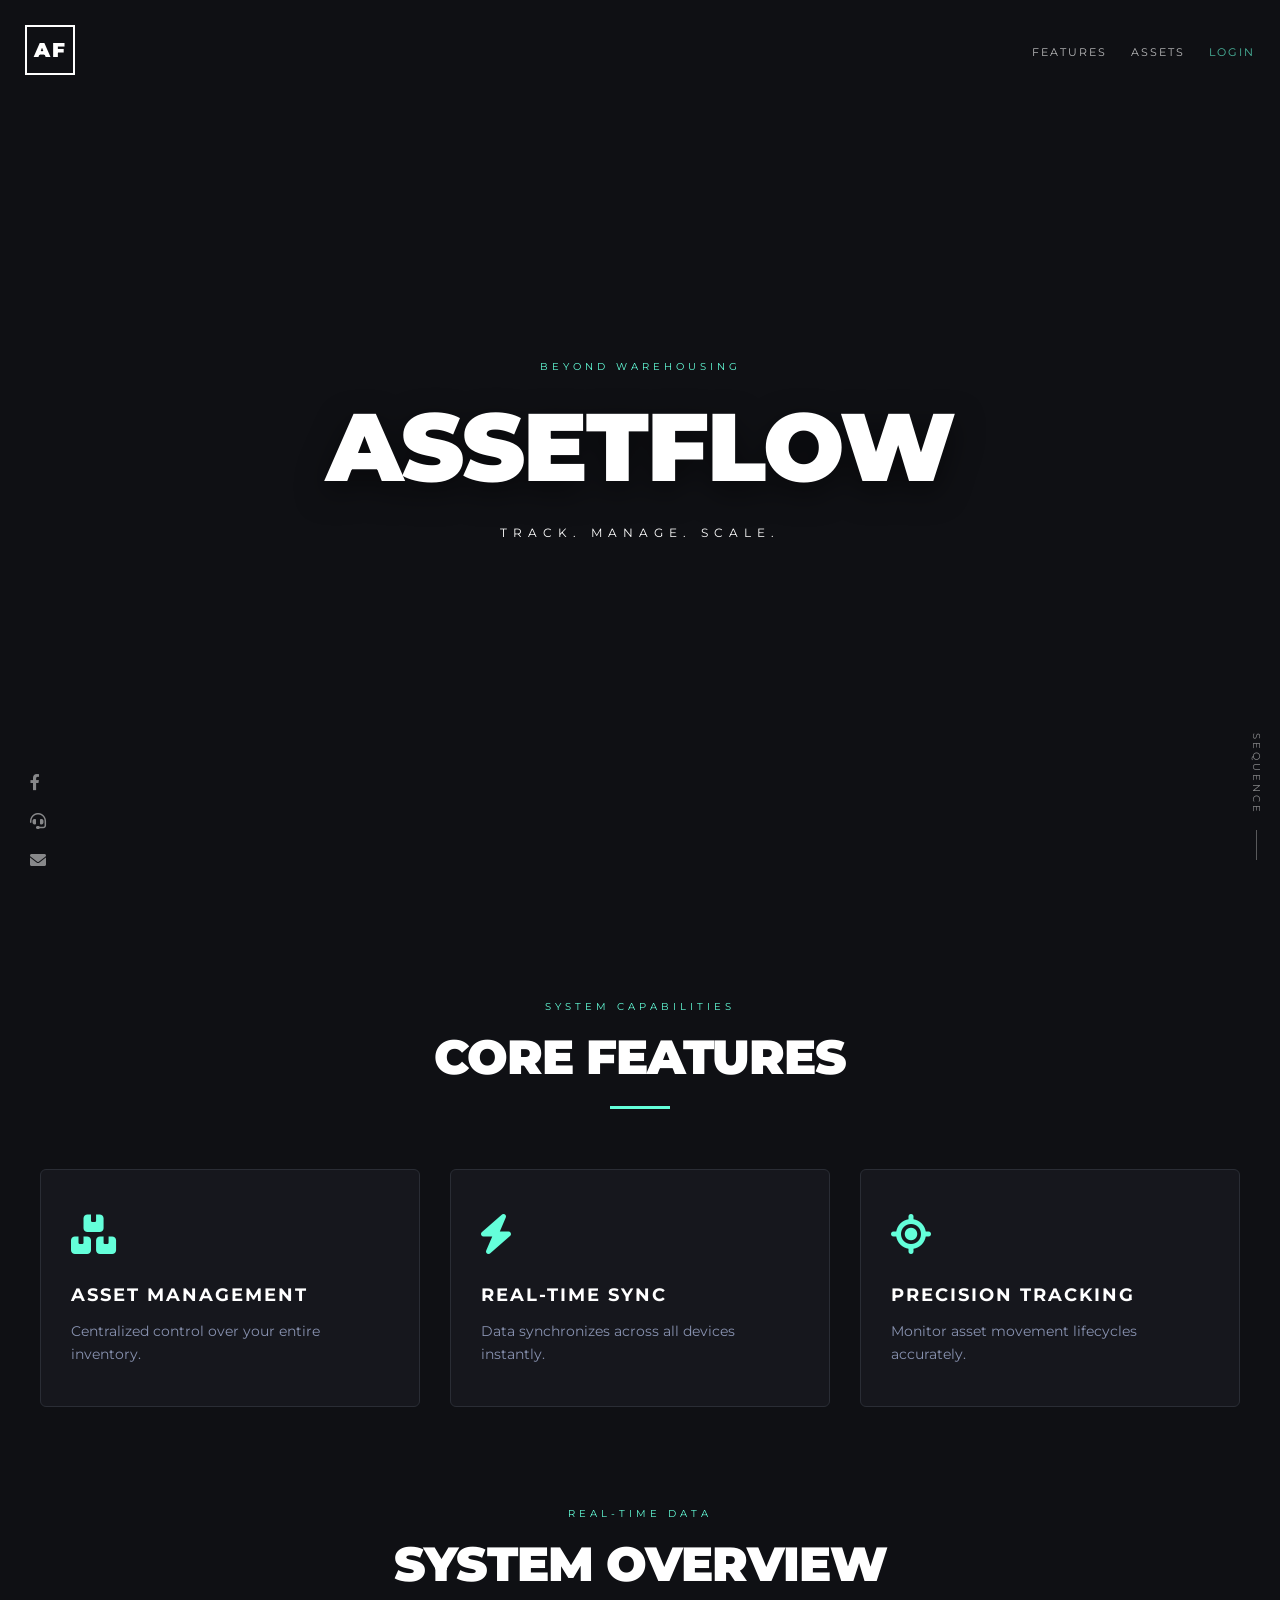
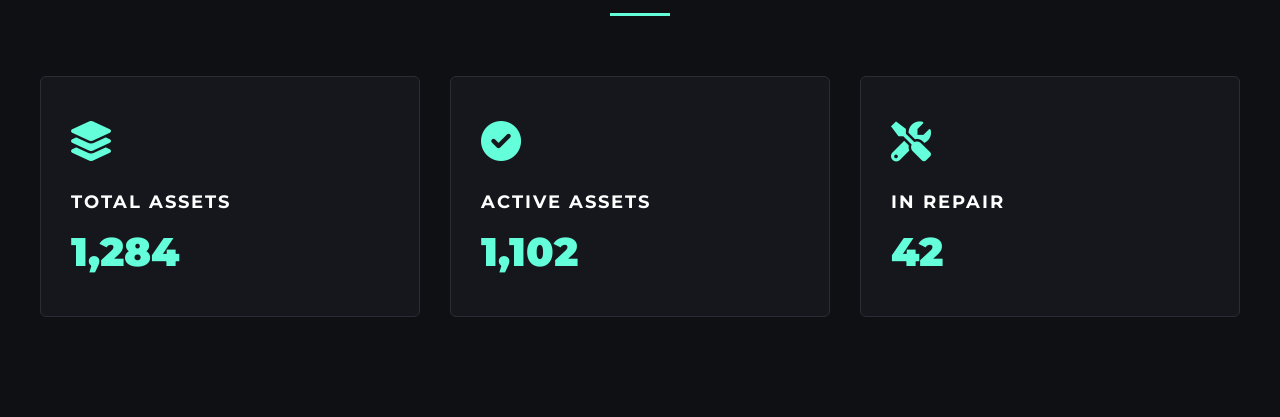
==== index.html @ 862541b5 "index.html" ====
<!DOCTYPE html>
<html lang="en">
<head>
    <meta charset="UTF-8">
    <meta name="viewport" content="width=device-width, initial-scale=1.0, maximum-scale=1.0, user-scalable=no">
    <title>AssetFlow | Home</title>
    <link href="https://fonts.googleapis.com/css2?family=Montserrat:wght@300;400;900&display=swap" rel="stylesheet">
    <link rel="stylesheet" href="https://cdnjs.cloudflare.com/ajax/libs/font-awesome/6.0.0/css/all.min.css">
    <link rel="stylesheet" href="style.css">
</head>
<body>

<nav>
    <div class="logo">
        <a href="index.html">
            <div class="logo-box">AF</div>
        </a>
    </div>
    
    <div class="menu desktop-only">
        <a href="#features">Features</a>
        <a href="#assets">Assets</a>
        <a href="login.html" class="accent-text">Login</a>
    </div>
    
    <div class="menu mobile-only">
        <a href="login.html" class="accent-text">Log In</a>
    </div>
</nav>

<div class="container home-wrapper">
    <main class="hero" id="hero-trigger">
        <p class="fade-in small-tag">BEYOND WAREHOUSING</p>
        <h1 class="fade-in main-title">ASSETFLOW</h1>
        <p class="fade-in subtitle">Track. Manage. Scale.</p>
        <div class="tap-hint mobile-only fade-in">(Tap to Enter)</div>
    </main>

    <div class="bottom-left">
        <div class="social-icons">
            <a href="https://www.facebook.com" target="_blank" rel="noopener noreferrer"><i class="fab fa-facebook-f"></i></a>
            <a href="https://freshservice.com" target="_blank" rel="noopener noreferrer"><i class="fas fa-headset"></i></a>
            <a href="mailto:support@assetflow.com"><i class="fas fa-envelope"></i></a>
        </div>
    </div>

    <div class="bottom-right desktop-only">
        <div class="scroll-indicator">
            <span>Sequence</span>
            <div class="line"></div>
        </div>
    </div>
</div>

<section id="features" class="features-section">
    <div class="section-header">
        <span class="small-tag">SYSTEM CAPABILITIES</span>
        <h2 class="section-title">Core Features</h2>
        <div class="line" style="width: 60px; height: 3px; background: #64ffda; margin: 20px auto;"></div>
    </div>

    <div class="features-grid">
        <div class="feature-card">
            <div class="feature-icon"><i class="fas fa-boxes-stacked"></i></div>
            <h3 class="feature-title">Asset Management</h3>
            <p class="feature-desc">Centralized control over your entire inventory.</p>
        </div>
        <div class="feature-card">
            <div class="feature-icon"><i class="fas fa-bolt"></i></div>
            <h3 class="feature-title">Real-Time Sync</h3>
            <p class="feature-desc">Data synchronizes across all devices instantly.</p>
        </div>
        <div class="feature-card">
            <div class="feature-icon"><i class="fas fa-location-crosshairs"></i></div>
            <h3 class="feature-title">Precision Tracking</h3>
            <p class="feature-desc">Monitor asset movement lifecycles accurately.</p>
        </div>
    </div>
</section>

<section id="assets" class="features-section" style="padding-top: 0;">
    <div class="section-header">
        <span class="small-tag">REAL-TIME DATA</span>
        <h2 class="section-title">System Overview</h2>
        <div class="line" style="width: 60px; height: 3px; background: #64ffda; margin: 20px auto;"></div>
    </div>

    <div class="features-grid">
        <div class="feature-card">
            <div class="feature-icon"><i class="fas fa-layer-group"></i></div>
            <h3 class="feature-title">Total Assets</h3>
            <p class="accent-text" style="font-size: 2.5rem; font-weight: 900; margin: 0;">1,284</p>
        </div>
        <div class="feature-card">
            <div class="feature-icon"><i class="fas fa-check-circle"></i></div>
            <h3 class="feature-title">Active Assets</h3>
            <p class="accent-text" style="font-size: 2.5rem; font-weight: 900; margin: 0;">1,102</p>
        </div>
        <div class="feature-card">
            <div class="feature-icon"><i class="fas fa-tools"></i></div>
            <h3 class="feature-title">In Repair</h3>
            <p class="accent-text" style="font-size: 2.5rem; font-weight: 900; margin: 0;">42</p>
        </div>
    </div>
</section>

<script src="app.js"></script>
</body>
</html>
---- style.css ----
/* =========================================
   1. GLOBAL RESET & MOBILE VARIABLES
   ========================================= */
:root {
    --vh: 1vh;
    --bg-color: #0f1014;
    --accent-color: #64ffda;
    --text-white: #ffffff;
}

* {
    margin: 0; padding: 0; box-sizing: border-box;
    -webkit-tap-highlight-color: transparent;
}

html {
    scroll-behavior: smooth;
}

body {
    background-color: var(--bg-color);
    color: var(--text-white);
    font-family: 'Montserrat', sans-serif;
    height: 100vh; 
    height: calc(var(--vh, 1vh) * 100);
    overflow-y: auto; 
    overflow-x: hidden;
    display: block; 
    position: relative; 
    width: 100%;
}

/* =========================================
   2. SHARED COMPONENTS
   ========================================= */
a { text-decoration: none; color: inherit; transition: 0.3s; }
.accent-text { color: var(--accent-color) !important; }

.logo-box {
    width: 50px; height: 50px;
    border: 2px solid white;
    display: flex; align-items: center; justify-content: center;
    font-weight: 900; font-size: 20px; letter-spacing: 2px;
    cursor: pointer;
}

.fade-in {
    opacity: 0;
    animation: fadeInUp 1.2s cubic-bezier(0.2, 0.8, 0.2, 1) forwards;
}
@keyframes fadeInUp {
    from { opacity: 0; transform: translateY(20px); }
    to { opacity: 1; transform: translateY(0); }
}

/* =========================================
   3. HOME PAGE (HERO) STYLES
   ========================================= */
.container {
    width: 100%; 
    min-height: 100vh; 
    height: 100vh; 
    height: calc(var(--vh, 1vh) * 100); 
    position: relative;
    display: flex; flex-direction: column;
    justify-content: center; align-items: center;
}

nav {
    /* ADDED: Sticky Logic */
    position: fixed; 
    top: 25px; left: 25px; right: 25px;
    display: flex; justify-content: space-between; align-items: center; 
    z-index: 100; /* Increased to stay above all content */
}

.menu a {
    font-size: 11px; letter-spacing: 2px; margin-left: 20px; 
    text-transform: uppercase; opacity: 0.7;
}
.menu a:hover { opacity: 1; }

.hero { text-align: center; cursor: pointer; z-index: 2; padding: 0 15px; }

.main-title {
    font-size: clamp(2.5rem, 12vw, 6rem);
    font-weight: 900; letter-spacing: -2px; margin: 0;
    text-transform: uppercase;
    text-shadow: 0 10px 30px rgba(0,0,0,0.5);
}

.small-tag {
    font-size: 10px; letter-spacing: 4px; margin-bottom: 15px;
    text-transform: uppercase; display: block; color: var(--accent-color);
}

.subtitle {
    font-size: 12px; letter-spacing: 6px; margin-top: 20px; text-transform: uppercase; opacity: 0.8;
}

.tap-hint {
    margin-top: 25px; font-size: 10px; opacity: 0.4; letter-spacing: 1px;
}

.bottom-left { position: absolute; bottom: 30px; left: 30px; z-index: 10; }
.bottom-right { position: absolute; bottom: 40px; right: 30px; z-index: 10; }

.social-icons { display: flex; flex-direction: column; gap: 20px; }
.social-icons a { font-size: 16px; opacity: 0.5; }

.scroll-indicator {
    display: flex; align-items: center;
    transform: rotate(90deg); transform-origin: right bottom;
}
.scroll-indicator span { font-size: 10px; letter-spacing: 3px; opacity: 0.5; margin-right: 15px; text-transform: uppercase; }
.scroll-indicator .line { width: 30px; height: 1px; background: white; opacity: 0.3; }

/* =========================================
   4. FEATURES SECTION STYLES
   ========================================= */
.features-section {
    padding: 100px 20px;
    background-color: #0f1014;
    position: relative;
    z-index: 5;
}

.section-header { text-align: center; margin-bottom: 60px; }

.section-title {
    font-size: clamp(2rem, 5vw, 3rem);
    font-weight: 900;
    letter-spacing: -1px;
    text-transform: uppercase;
    margin-bottom: 10px;
}

.features-grid {
    display: grid;
    grid-template-columns: repeat(auto-fit, minmax(280px, 1fr)); 
    gap: 30px;
    max-width: 1200px;
    margin: 0 auto;
}

.feature-card {
    background: #16171d;
    padding: 40px 30px;
    border: 1px solid #2a2d35;
    border-radius: 6px;
    transition: all 0.3s ease;
    cursor: default;
}

.feature-card:hover {
    transform: translateY(-10px);
    border-color: var(--accent-color);
    box-shadow: 0 10px 30px rgba(100, 255, 218, 0.1);
}

.feature-icon {
    font-size: 2.5rem; color: var(--accent-color); margin-bottom: 25px;
}

.feature-title {
    font-size: 1.1rem; font-weight: 700; text-transform: uppercase;
    letter-spacing: 2px; margin-bottom: 15px; color: #fff;
}

.feature-desc {
    font-size: 0.9rem; line-height: 1.6; color: #8892b0;
}

/* =========================================
   5. LOGIN CARD STYLES
   ========================================= */
.login-card {
    background: #16171d;
    padding: 2.5rem;
    width: 90%; max-width: 400px;
    border-radius: 6px;
    border: 1px solid #2a2d35;
    text-align: center;
    box-shadow: 0 20px 50px rgba(0,0,0,0.6);
}

.main-title-small {
    font-size: 1.5rem; font-weight: 400; margin-bottom: 2rem;
    letter-spacing: 2px; text-transform: uppercase;
}

input {
    width: 100%; padding: 16px;
    background: #0a0b0e; border: 1px solid #2a2d35;
    color: #fff; font-family: inherit; font-size: 16px;
    margin-bottom: 15px; border-radius: 4px;
}
input:focus { border-color: #fff; outline: none; }

.login-button {
    width: 100%; padding: 16px; background: #fff;
    color: #000; border: none; font-weight: 900;
    letter-spacing: 2px; cursor: pointer; text-transform: uppercase;
    margin-top: 10px; border-radius: 4px;
}
.login-button:active { transform: scale(0.98); }

.form-footer {
    margin-top: 2rem; display: flex; justify-content: space-between; font-size: 0.75rem;
}
.form-footer a { color: #8892b0; }

/* =========================================
   6. MOBILE RESPONSIVE TWEAKS
   ========================================= */
.mobile-only { display: none; }

@media (max-width: 768px) {
    .desktop-only { display: none; }
    .mobile-only { display: block; }
    nav { top: 20px; left: 20px; right: 20px; position: fixed; }
    .bottom-left { bottom: 20px; left: 20px; }
    .social-icons { flex-direction: row; } 
    .login-card { padding: 2rem 1.5rem; }
    .features-section { padding: 60px 20px; }
    .feature-card { padding: 30px 20px; }
}

/* =========================================
   1. GLOBAL RESET & MOBILE VARIABLES
   ========================================= */
:root {
    --vh: 1vh;
    --bg-color: #0f1014;
    --accent-color: #64ffda;
    --text-white: #ffffff;
}

* {
    margin: 0; padding: 0; box-sizing: border-box;
    -webkit-tap-highlight-color: transparent;
}

html {
    scroll-behavior: smooth;
}

body {
    background-color: var(--bg-color);
    color: var(--text-white);
    font-family: 'Montserrat', sans-serif;
    height: 100vh; 
    height: calc(var(--vh, 1vh) * 100);
    overflow-y: auto; 
    overflow-x: hidden;
    display: block; 
    position: relative; 
    width: 100%;
}

/* =========================================
   2. SHARED COMPONENTS
   ========================================= */
a { text-decoration: none; color: inherit; transition: 0.3s; }
.accent-text { color: var(--accent-color) !important; }

.logo-box {
    width: 50px; height: 50px;
    border: 2px solid white;
    display: flex; align-items: center; justify-content: center;
    font-weight: 900; font-size: 20px; letter-spacing: 2px;
    cursor: pointer;
}

.fade-in {
    opacity: 0;
    animation: fadeInUp 1.2s cubic-bezier(0.2, 0.8, 0.2, 1) forwards;
}
@keyframes fadeInUp {
    from { opacity: 0; transform: translateY(20px); }
    to { opacity: 1; transform: translateY(0); }
}

/* =========================================
   3. HOME PAGE (HERO) STYLES
   ========================================= */
.container {
    width: 100%; 
    min-height: 100vh; 
    height: 100vh; 
    height: calc(var(--vh, 1vh) * 100); 
    position: relative;
    display: flex; flex-direction: column;
    justify-content: center; align-items: center;
}

nav {
    /* ADDED: Sticky Logic */
    position: fixed; 
    top: 25px; left: 25px; right: 25px;
    display: flex; justify-content: space-between; align-items: center; 
    z-index: 100; /* Increased to stay above all content */
}

.menu a {
    font-size: 11px; letter-spacing: 2px; margin-left: 20px; 
    text-transform: uppercase; opacity: 0.7;
}
.menu a:hover { opacity: 1; }

.hero { text-align: center; cursor: pointer; z-index: 2; padding: 0 15px; }

.main-title {
    font-size: clamp(2.5rem, 12vw, 6rem);
    font-weight: 900; letter-spacing: -2px; margin: 0;
    text-transform: uppercase;
    text-shadow: 0 10px 30px rgba(0,0,0,0.5);
}

.small-tag {
    font-size: 10px; letter-spacing: 4px; margin-bottom: 15px;
    text-transform: uppercase; display: block; color: var(--accent-color);
}

.subtitle {
    font-size: 12px; letter-spacing: 6px; margin-top: 20px; text-transform: uppercase; opacity: 0.8;
}

.tap-hint {
    margin-top: 25px; font-size: 10px; opacity: 0.4; letter-spacing: 1px;
}

.bottom-left { position: absolute; bottom: 30px; left: 30px; z-index: 10; }
.bottom-right { position: absolute; bottom: 40px; right: 30px; z-index: 10; }

.social-icons { display: flex; flex-direction: column; gap: 20px; }
.social-icons a { font-size: 16px; opacity: 0.5; }

.scroll-indicator {
    display: flex; align-items: center;
    transform: rotate(90deg); transform-origin: right bottom;
}
.scroll-indicator span { font-size: 10px; letter-spacing: 3px; opacity: 0.5; margin-right: 15px; text-transform: uppercase; }
.scroll-indicator .line { width: 30px; height: 1px; background: white; opacity: 0.3; }

/* =========================================
   4. FEATURES SECTION STYLES
   ========================================= */
.features-section {
    padding: 100px 20px;
    background-color: #0f1014;
    position: relative;
    z-index: 5;
}

.section-header { text-align: center; margin-bottom: 60px; }

.section-title {
    font-size: clamp(2rem, 5vw, 3rem);
    font-weight: 900;
    letter-spacing: -1px;
    text-transform: uppercase;
    margin-bottom: 10px;
}

.features-grid {
    display: grid;
    grid-template-columns: repeat(auto-fit, minmax(280px, 1fr)); 
    gap: 30px;
    max-width: 1200px;
    margin: 0 auto;
}

.feature-card {
    background: #16171d;
    padding: 40px 30px;
    border: 1px solid #2a2d35;
    border-radius: 6px;
    transition: all 0.3s ease;
    cursor: default;
}

.feature-card:hover {
    transform: translateY(-10px);
    border-color: var(--accent-color);
    box-shadow: 0 10px 30px rgba(100, 255, 218, 0.1);
}

.feature-icon {
    font-size: 2.5rem; color: var(--accent-color); margin-bottom: 25px;
}

.feature-title {
    font-size: 1.1rem; font-weight: 700; text-transform: uppercase;
    letter-spacing: 2px; margin-bottom: 15px; color: #fff;
}

.feature-desc {
    font-size: 0.9rem; line-height: 1.6; color: #8892b0;
}

/* =========================================
   5. LOGIN CARD STYLES
   ========================================= */
.login-card {
    background: #16171d;
    padding: 2.5rem;
    width: 90%; max-width: 400px;
    border-radius: 6px;
    border: 1px solid #2a2d35;
    text-align: center;
    box-shadow: 0 20px 50px rgba(0,0,0,0.6);
}

.main-title-small {
    font-size: 1.5rem; font-weight: 400; margin-bottom: 2rem;
    letter-spacing: 2px; text-transform: uppercase;
}

input {
    width: 100%; padding: 16px;
    background: #0a0b0e; border: 1px solid #2a2d35;
    color: #fff; font-family: inherit; font-size: 16px;
    margin-bottom: 15px; border-radius: 4px;
}
input:focus { border-color: #fff; outline: none; }

.login-button {
    width: 100%; padding: 16px; background: #fff;
    color: #000; border: none; font-weight: 900;
    letter-spacing: 2px; cursor: pointer; text-transform: uppercase;
    margin-top: 10px; border-radius: 4px;
}
.login-button:active { transform: scale(0.98); }

.form-footer {
    margin-top: 2rem; display: flex; justify-content: space-between; font-size: 0.75rem;
}
.form-footer a { color: #8892b0; }

/* =========================================
   6. MOBILE RESPONSIVE TWEAKS
   ========================================= */
.mobile-only { display: none; }

@media (max-width: 768px) {
    .desktop-only { display: none; }
    .mobile-only { display: block; }
    nav { top: 20px; left: 20px; right: 20px; position: fixed; }
    .bottom-left { bottom: 20px; left: 20px; }
    .social-icons { flex-direction: row; } 
    .login-card { padding: 2rem 1.5rem; }
    .features-section { padding: 60px 20px; }
    .feature-card { padding: 30px 20px; }
}

/* =========================================
   1. GLOBAL RESET & MOBILE VARIABLES
   ========================================= */
:root {
    --vh: 1vh;
    --bg-color: #0f1014;
    --accent-color: #64ffda;
    --text-white: #ffffff;
}

* {
    margin: 0; padding: 0; box-sizing: border-box;
    -webkit-tap-highlight-color: transparent;
}

html {
    scroll-behavior: smooth;
}

body {
    background-color: var(--bg-color);
    color: var(--text-white);
    font-family: 'Montserrat', sans-serif;
    height: 100vh; 
    height: calc(var(--vh, 1vh) * 100);
    overflow-y: auto; 
    overflow-x: hidden;
    display: block; 
    position: relative; 
    width: 100%;
}

/* =========================================
   2. SHARED COMPONENTS
   ========================================= */
a { text-decoration: none; color: inherit; transition: 0.3s; }
.accent-text { color: var(--accent-color) !important; }

.logo-box {
    width: 50px; height: 50px;
    border: 2px solid white;
    display: flex; align-items: center; justify-content: center;
    font-weight: 900; font-size: 20px; letter-spacing: 2px;
    cursor: pointer;
}

.fade-in {
    opacity: 0;
    animation: fadeInUp 1.2s cubic-bezier(0.2, 0.8, 0.2, 1) forwards;
}
@keyframes fadeInUp {
    from { opacity: 0; transform: translateY(20px); }
    to { opacity: 1; transform: translateY(0); }
}

/* =========================================
   3. HOME PAGE (HERO) STYLES
   ========================================= */
.container {
    width: 100%; 
    min-height: 100vh; 
    height: 100vh; 
    height: calc(var(--vh, 1vh) * 100); 
    position: relative;
    display: flex; flex-direction: column;
    justify-content: center; align-items: center;
}

nav {
    /* ADDED: Sticky Logic */
    position: fixed; 
    top: 25px; left: 25px; right: 25px;
    display: flex; justify-content: space-between; align-items: center; 
    z-index: 100; /* Increased to stay above all content */
}

.menu a {
    font-size: 11px; letter-spacing: 2px; margin-left: 20px; 
    text-transform: uppercase; opacity: 0.7;
}
.menu a:hover { opacity: 1; }

.hero { text-align: center; cursor: pointer; z-index: 2; padding: 0 15px; }

.main-title {
    font-size: clamp(2.5rem, 12vw, 6rem);
    font-weight: 900; letter-spacing: -2px; margin: 0;
    text-transform: uppercase;
    text-shadow: 0 10px 30px rgba(0,0,0,0.5);
}

.small-tag {
    font-size: 10px; letter-spacing: 4px; margin-bottom: 15px;
    text-transform: uppercase; display: block; color: var(--accent-color);
}

.subtitle {
    font-size: 12px; letter-spacing: 6px; margin-top: 20px; text-transform: uppercase; opacity: 0.8;
}

.tap-hint {
    margin-top: 25px; font-size: 10px; opacity: 0.4; letter-spacing: 1px;
}

.bottom-left { position: absolute; bottom: 30px; left: 30px; z-index: 10; }
.bottom-right { position: absolute; bottom: 40px; right: 30px; z-index: 10; }

.social-icons { display: flex; flex-direction: column; gap: 20px; }
.social-icons a { font-size: 16px; opacity: 0.5; }

.scroll-indicator {
    display: flex; align-items: center;
    transform: rotate(90deg); transform-origin: right bottom;
}
.scroll-indicator span { font-size: 10px; letter-spacing: 3px; opacity: 0.5; margin-right: 15px; text-transform: uppercase; }
.scroll-indicator .line { width: 30px; height: 1px; background: white; opacity: 0.3; }

/* =========================================
   4. FEATURES SECTION STYLES
   ========================================= */
.features-section {
    padding: 100px 20px;
    background-color: #0f1014;
    position: relative;
    z-index: 5;
}

.section-header { text-align: center; margin-bottom: 60px; }

.section-title {
    font-size: clamp(2rem, 5vw, 3rem);
    font-weight: 900;
    letter-spacing: -1px;
    text-transform: uppercase;
    margin-bottom: 10px;
}

.features-grid {
    display: grid;
    grid-template-columns: repeat(auto-fit, minmax(280px, 1fr)); 
    gap: 30px;
    max-width: 1200px;
    margin: 0 auto;
}

.feature-card {
    background: #16171d;
    padding: 40px 30px;
    border: 1px solid #2a2d35;
    border-radius: 6px;
    transition: all 0.3s ease;
    cursor: default;
}

.feature-card:hover {
    transform: translateY(-10px);
    border-color: var(--accent-color);
    box-shadow: 0 10px 30px rgba(100, 255, 218, 0.1);
}

.feature-icon {
    font-size: 2.5rem; color: var(--accent-color); margin-bottom: 25px;
}

.feature-title {
    font-size: 1.1rem; font-weight: 700; text-transform: uppercase;
    letter-spacing: 2px; margin-bottom: 15px; color: #fff;
}

.feature-desc {
    font-size: 0.9rem; line-height: 1.6; color: #8892b0;
}

/* =========================================
   5. LOGIN CARD STYLES
   ========================================= */
.login-card {
    background: #16171d;
    padding: 2.5rem;
    width: 90%; max-width: 400px;
    border-radius: 6px;
    border: 1px solid #2a2d35;
    text-align: center;
    box-shadow: 0 20px 50px rgba(0,0,0,0.6);
}

.main-title-small {
    font-size: 1.5rem; font-weight: 400; margin-bottom: 2rem;
    letter-spacing: 2px; text-transform: uppercase;
}

input {
    width: 100%; padding: 16px;
    background: #0a0b0e; border: 1px solid #2a2d35;
    color: #fff; font-family: inherit; font-size: 16px;
    margin-bottom: 15px; border-radius: 4px;
}
input:focus { border-color: #fff; outline: none; }

.login-button {
    width: 100%; padding: 16px; background: #fff;
    color: #000; border: none; font-weight: 900;
    letter-spacing: 2px; cursor: pointer; text-transform: uppercase;
    margin-top: 10px; border-radius: 4px;
}
.login-button:active { transform: scale(0.98); }

.form-footer {
    margin-top: 2rem; display: flex; justify-content: space-between; font-size: 0.75rem;
}
.form-footer a { color: #8892b0; }

/* =========================================
   6. MOBILE RESPONSIVE TWEAKS
   ========================================= */
.mobile-only { display: none; }

@media (max-width: 768px) {
    .desktop-only { display: none; }
    .mobile-only { display: block; }
    nav { top: 20px; left: 20px; right: 20px; position: fixed; }
    .bottom-left { bottom: 20px; left: 20px; }
    .social-icons { flex-direction: row; } 
    .login-card { padding: 2rem 1.5rem; }
    .features-section { padding: 60px 20px; }
    .feature-card { padding: 30px 20px; }
}
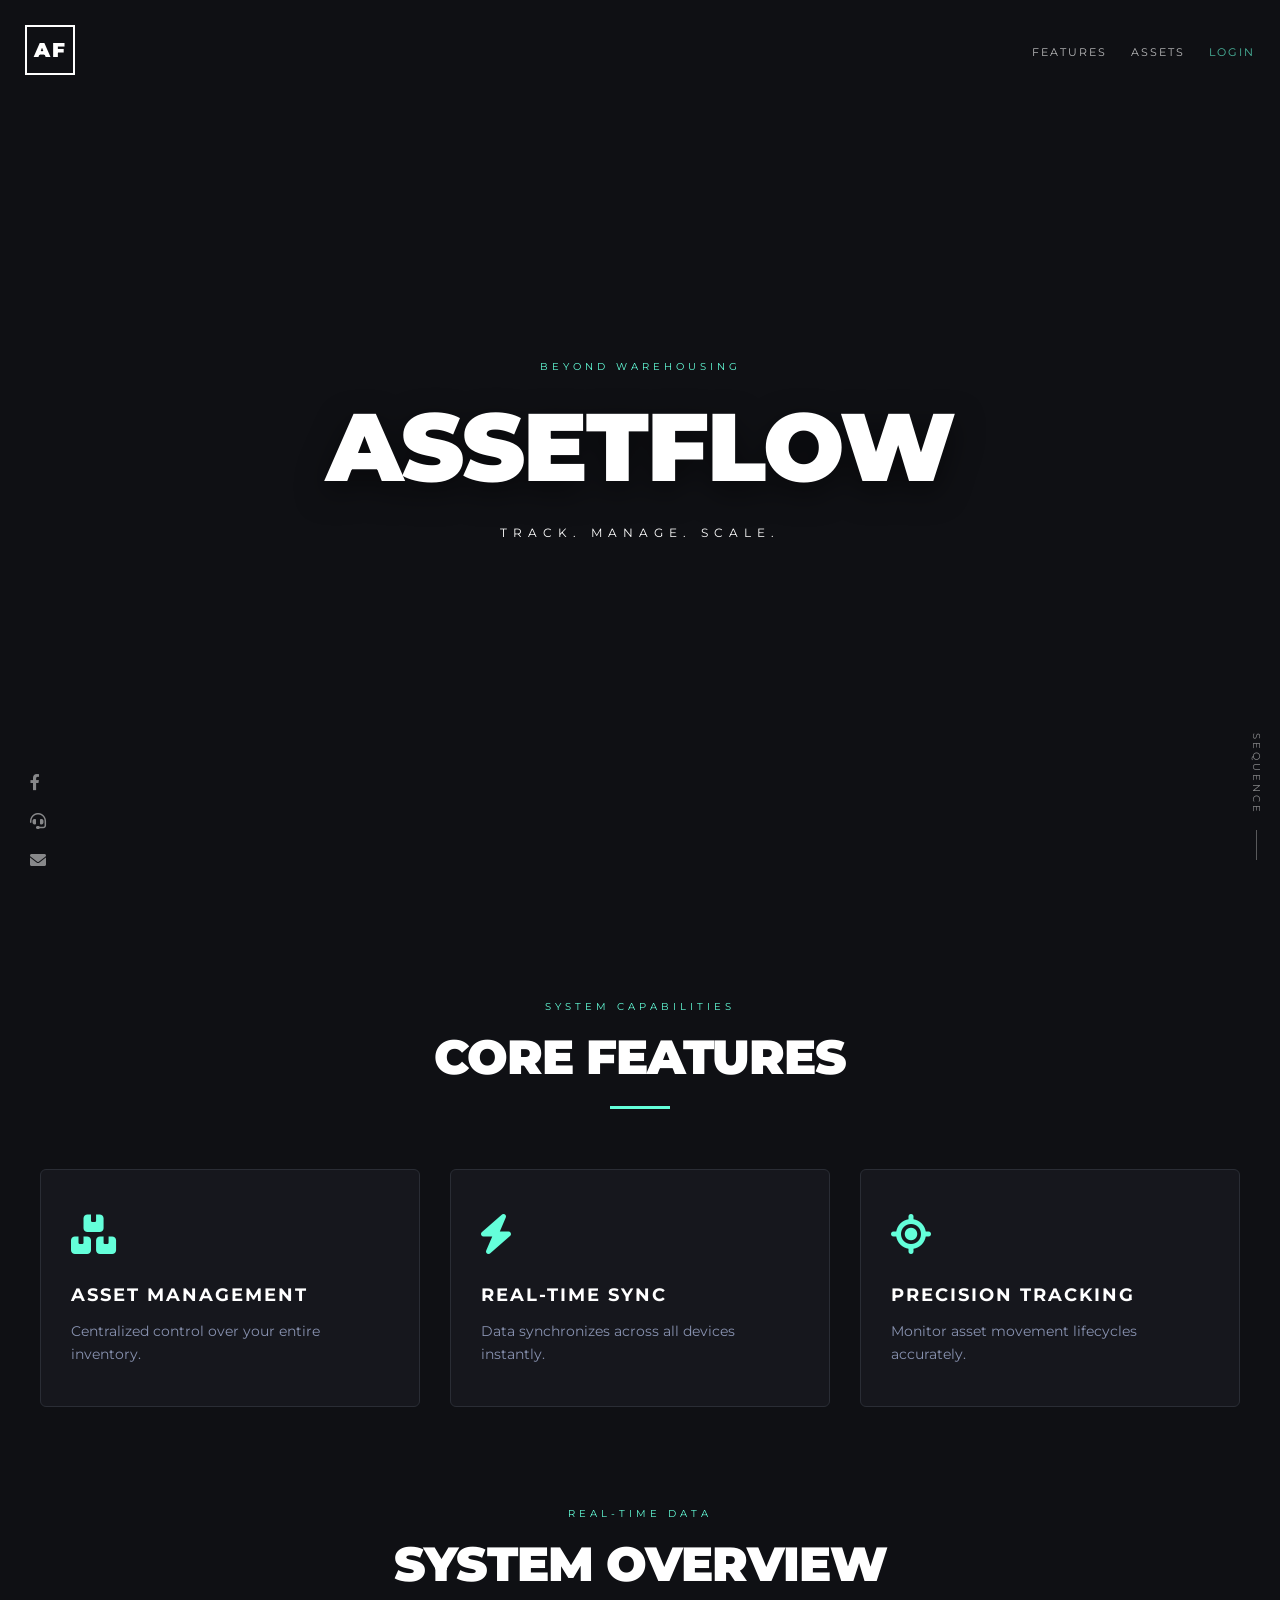
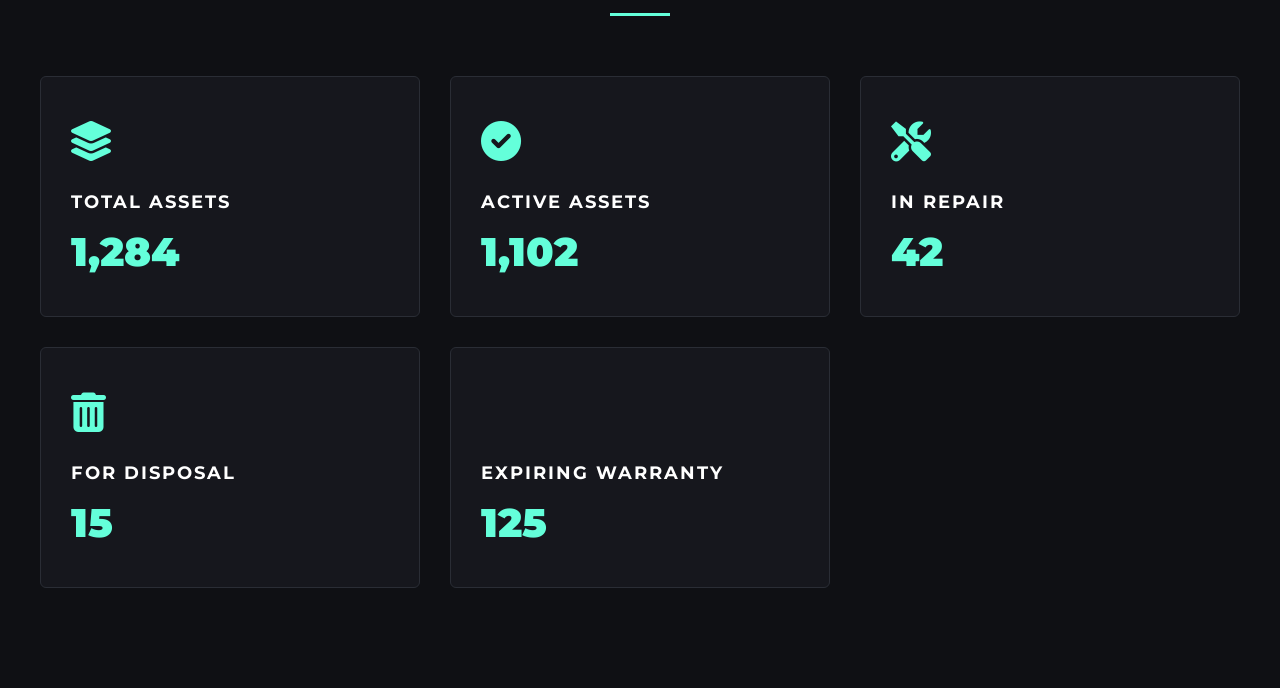
==== commit cef7b3f9: "index.html" ====
--- a/index.html
+++ b/index.html
@@ -91,19 +91,32 @@
             <h3 class="feature-title">Total Assets</h3>
             <p class="accent-text" style="font-size: 2.5rem; font-weight: 900; margin: 0;">1,284</p>
         </div>
+
         <div class="feature-card">
             <div class="feature-icon"><i class="fas fa-check-circle"></i></div>
             <h3 class="feature-title">Active Assets</h3>
             <p class="accent-text" style="font-size: 2.5rem; font-weight: 900; margin: 0;">1,102</p>
         </div>
+
         <div class="feature-card">
             <div class="feature-icon"><i class="fas fa-tools"></i></div>
             <h3 class="feature-title">In Repair</h3>
             <p class="accent-text" style="font-size: 2.5rem; font-weight: 900; margin: 0;">42</p>
         </div>
+
+        <div class="feature-card">
+            <div class="feature-icon"><i class="fas fa-trash-can"></i></div>
+            <h3 class="feature-title">For Disposal</h3>
+            <p class="accent-text" style="font-size: 2.5rem; font-weight: 900; margin: 0;">15</p>
+        </div>
+
+        <div class="feature-card">
+            <div class="feature-icon"><i class="fas fa-calendar-exclamation"></i></div>
+            <h3 class="feature-title">Expiring Warranty</h3>
+            <p class="accent-text" style="font-size: 2.5rem; font-weight: 900; margin: 0;">125</p>
+        </div>
     </div>
 </section>
-
 <script src="app.js"></script>
 </body>
 </html>
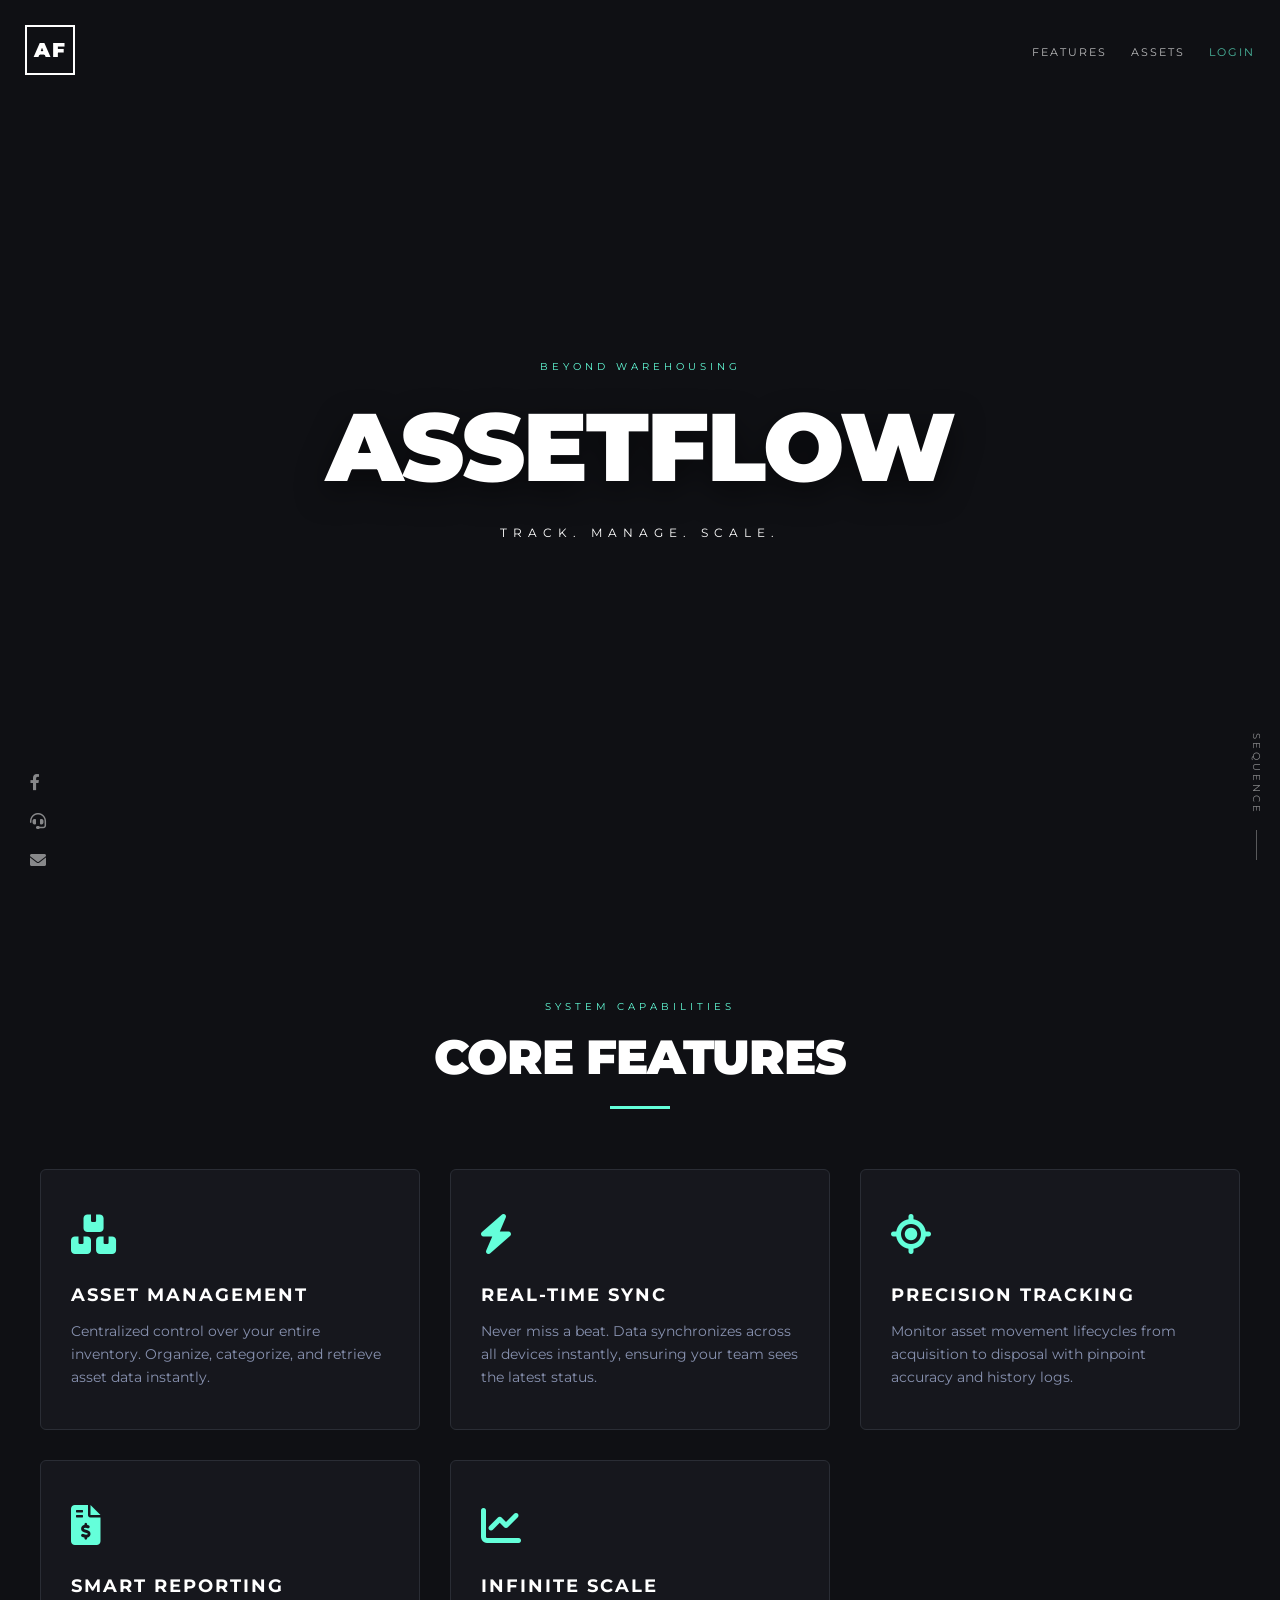
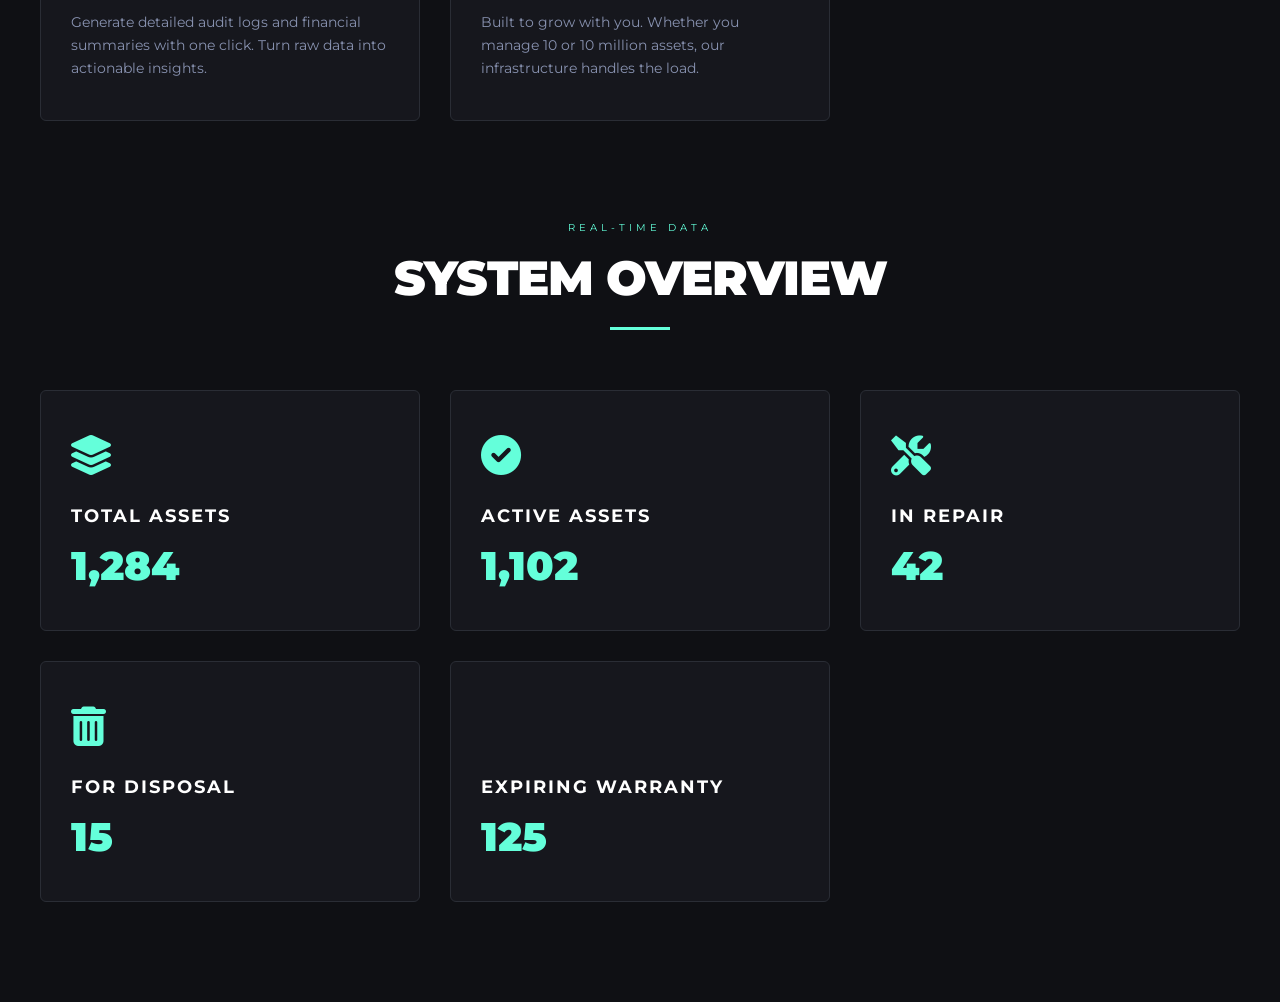
==== commit 4ac9f81a: "index.html" ====
--- a/index.html
+++ b/index.html
@@ -63,17 +63,31 @@
         <div class="feature-card">
             <div class="feature-icon"><i class="fas fa-boxes-stacked"></i></div>
             <h3 class="feature-title">Asset Management</h3>
-            <p class="feature-desc">Centralized control over your entire inventory.</p>
+            <p class="feature-desc">Centralized control over your entire inventory. Organize, categorize, and retrieve asset data instantly.</p>
         </div>
+
         <div class="feature-card">
             <div class="feature-icon"><i class="fas fa-bolt"></i></div>
             <h3 class="feature-title">Real-Time Sync</h3>
-            <p class="feature-desc">Data synchronizes across all devices instantly.</p>
+            <p class="feature-desc">Never miss a beat. Data synchronizes across all devices instantly, ensuring your team sees the latest status.</p>
         </div>
+
         <div class="feature-card">
             <div class="feature-icon"><i class="fas fa-location-crosshairs"></i></div>
             <h3 class="feature-title">Precision Tracking</h3>
-            <p class="feature-desc">Monitor asset movement lifecycles accurately.</p>
+            <p class="feature-desc">Monitor asset movement lifecycles from acquisition to disposal with pinpoint accuracy and history logs.</p>
+        </div>
+
+        <div class="feature-card">
+            <div class="feature-icon"><i class="fas fa-file-invoice-dollar"></i></div>
+            <h3 class="feature-title">Smart Reporting</h3>
+            <p class="feature-desc">Generate detailed audit logs and financial summaries with one click. Turn raw data into actionable insights.</p>
+        </div>
+
+        <div class="feature-card">
+            <div class="feature-icon"><i class="fas fa-chart-line"></i></div>
+            <h3 class="feature-title">Infinite Scale</h3>
+            <p class="feature-desc">Built to grow with you. Whether you manage 10 or 10 million assets, our infrastructure handles the load.</p>
         </div>
     </div>
 </section>
@@ -117,6 +131,8 @@
         </div>
     </div>
 </section>
+    
 <script src="app.js"></script>
+    
 </body>
 </html>
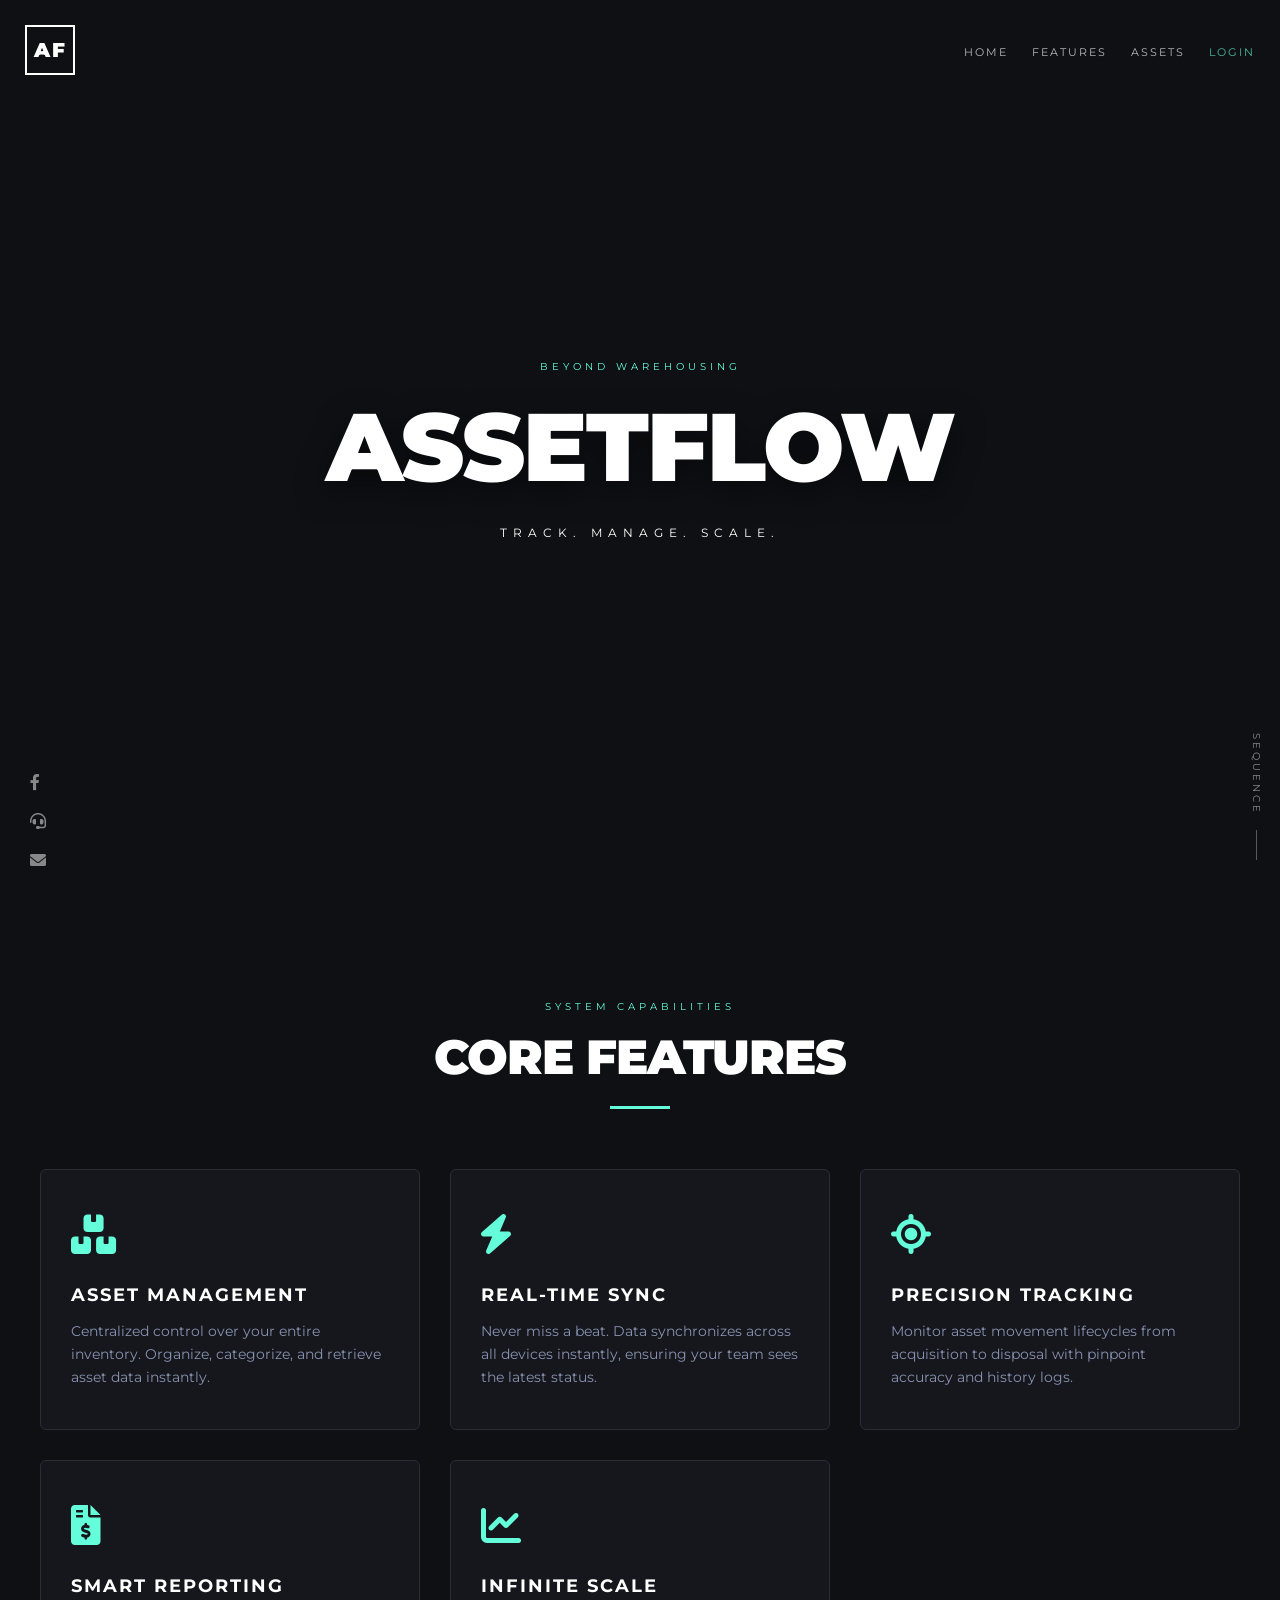
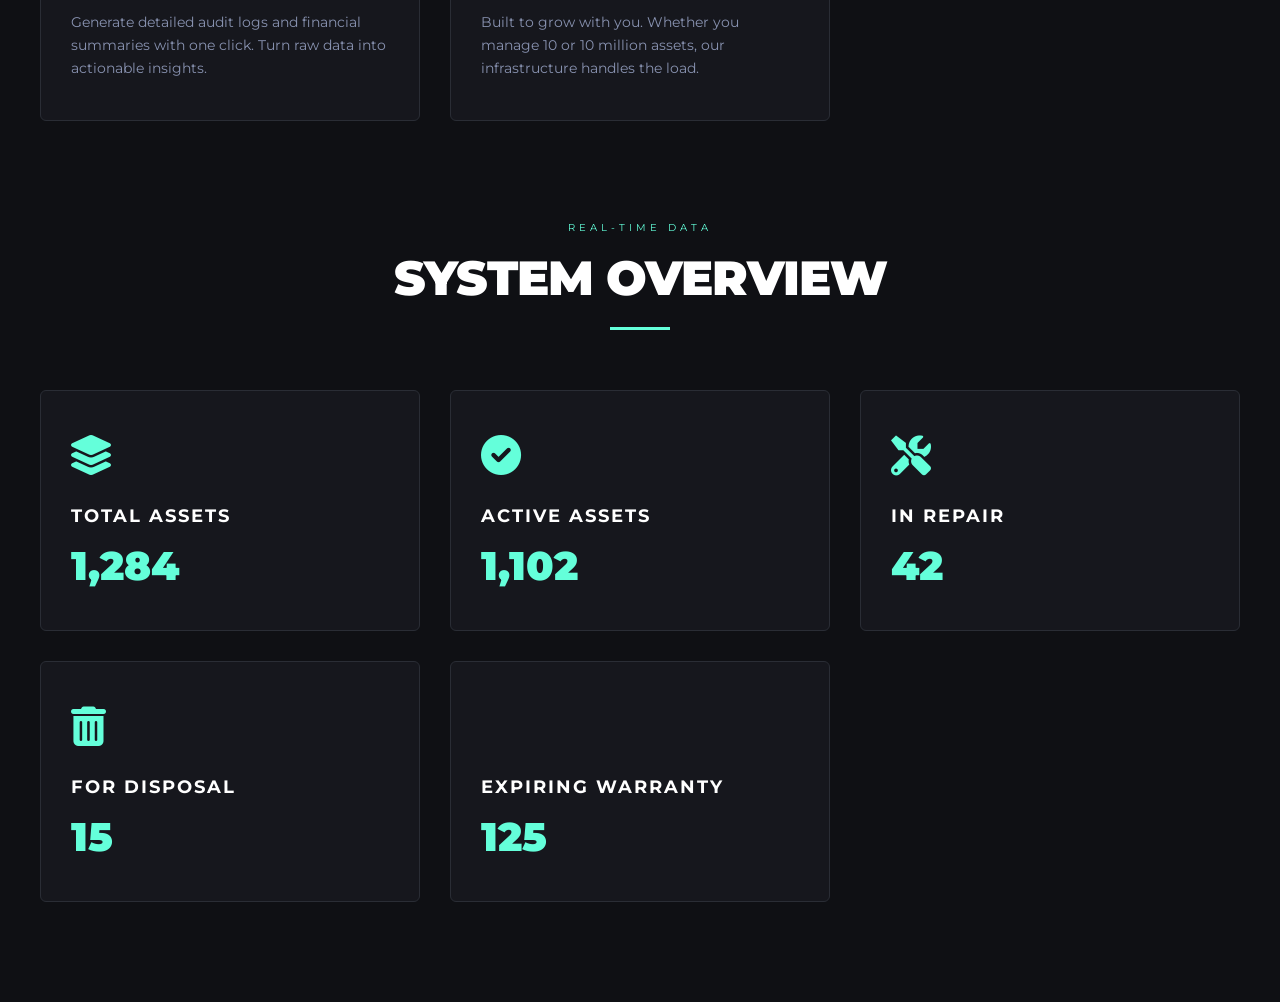
==== commit 6378492a: "index.html" ====
--- a/index.html
+++ b/index.html
@@ -18,6 +18,7 @@
     </div>
     
     <div class="menu desktop-only">
+        <a href="#">Home</a>
         <a href="#features">Features</a>
         <a href="#assets">Assets</a>
         <a href="login.html" class="accent-text">Login</a>
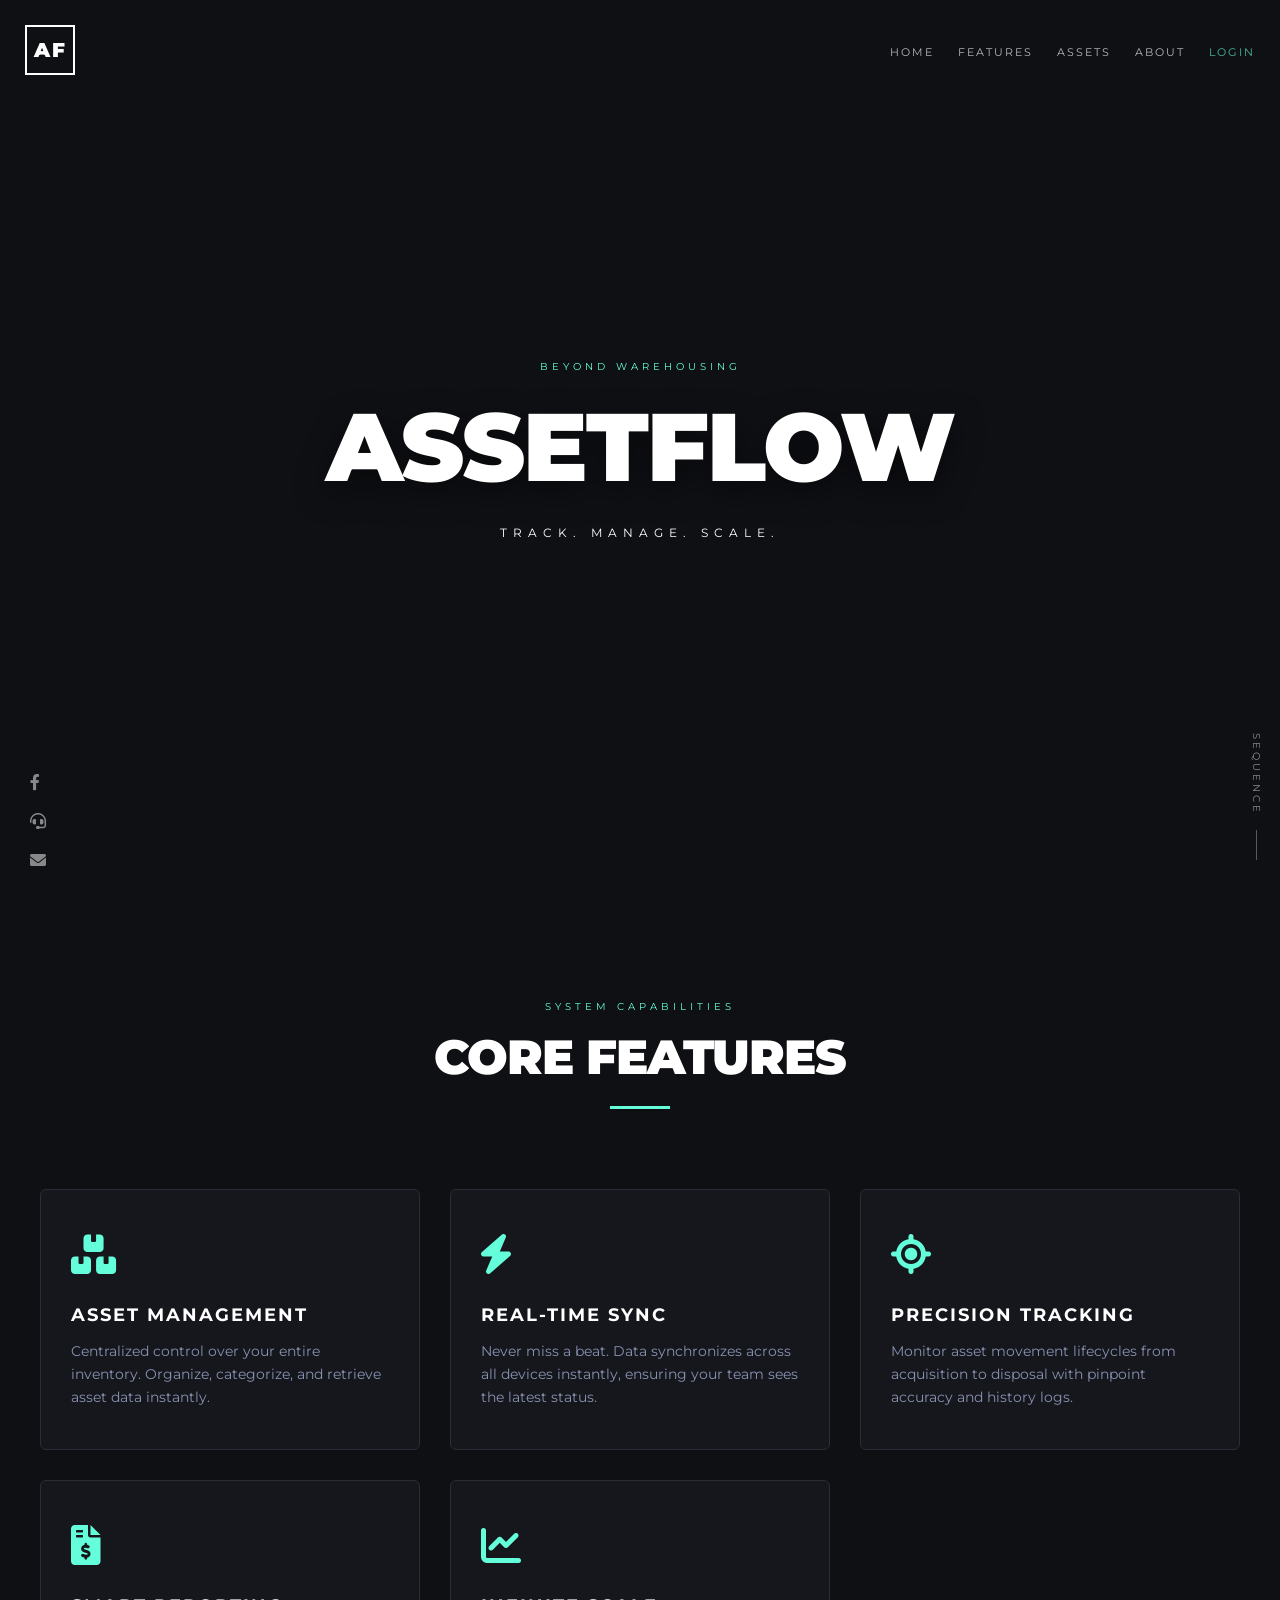
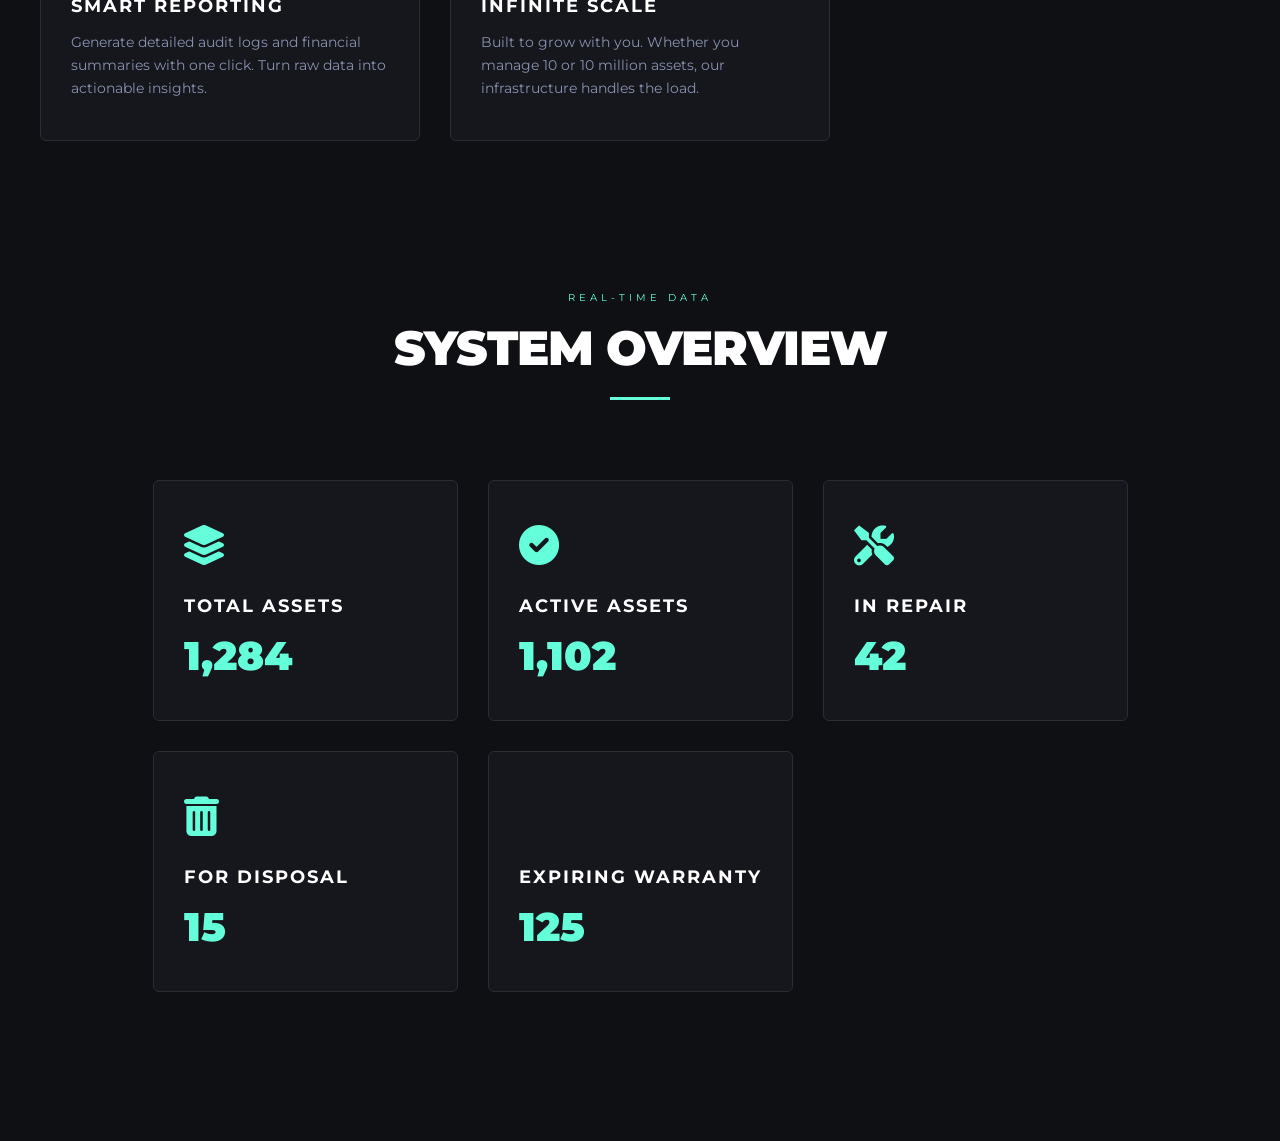
==== commit f60affb0: "index.html" ====
--- a/index.html
+++ b/index.html
@@ -17,12 +17,13 @@
         </a>
     </div>
     
-    <div class="menu desktop-only">
-        <a href="#">Home</a>
-        <a href="#features">Features</a>
-        <a href="#assets">Assets</a>
-        <a href="login.html" class="accent-text">Login</a>
-    </div>
+<div class="menu desktop-only">
+    <a href="#">Home</a>
+    <a href="#features">Features</a>
+    <a href="#assets">Assets</a>
+    <a href="#about">About</a> 
+    <a href="login.html" class="accent-text">Login</a>
+</div>
     
     <div class="menu mobile-only">
         <a href="login.html" class="accent-text">Log In</a>
--- a/style.css
+++ b/style.css
@@ -120,12 +120,15 @@
    4. FEATURES SECTION STYLES
    ========================================= */
 .features-section {
-    padding: 100px 20px;
+    min-height: 100vh; /* This forces the section to be at least the full height of the screen */
+    display: flex;
+    flex-direction: column;
+    justify-content: center; /* Centers the content vertically within that full height */
+    padding: 80px 20px; /* Maintains padding for mobile spacing */
     background-color: #0f1014;
     position: relative;
     z-index: 5;
 }
-
 .section-header { text-align: center; margin-bottom: 60px; }
 
 .section-title {
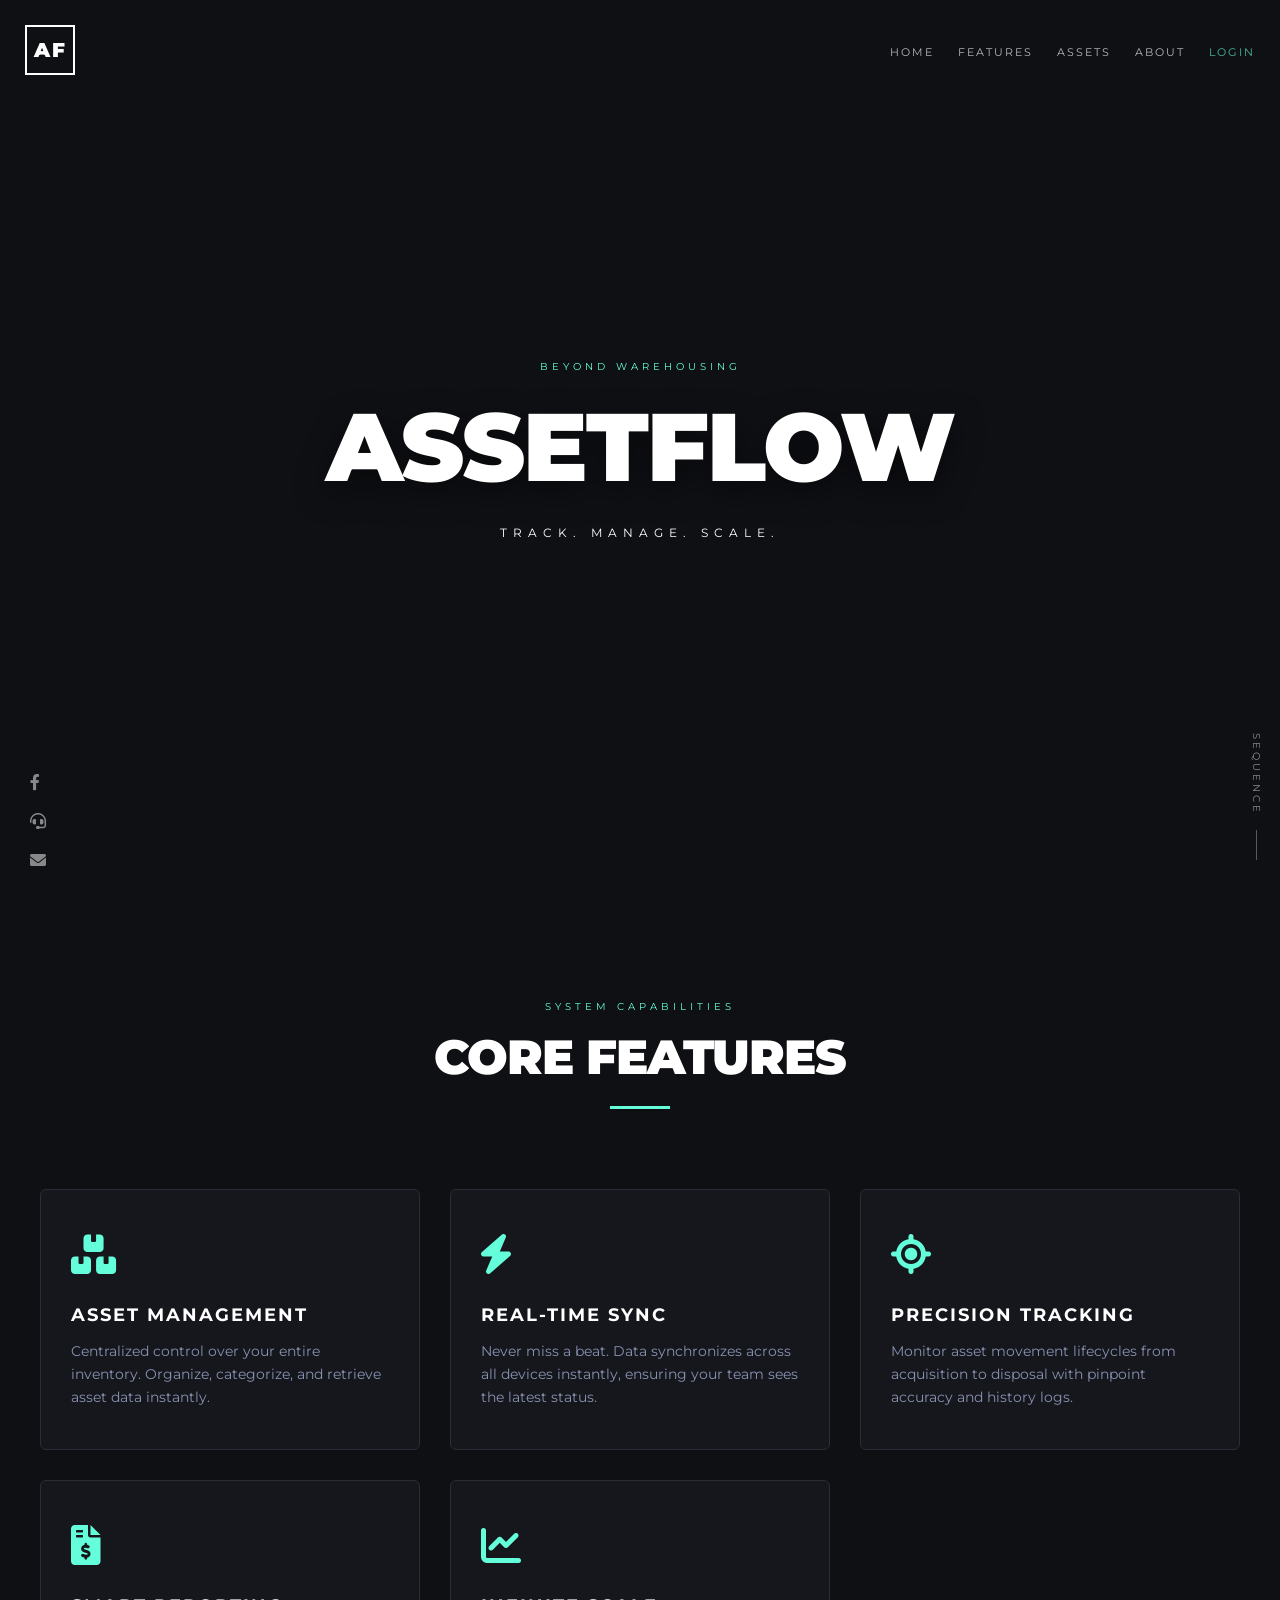
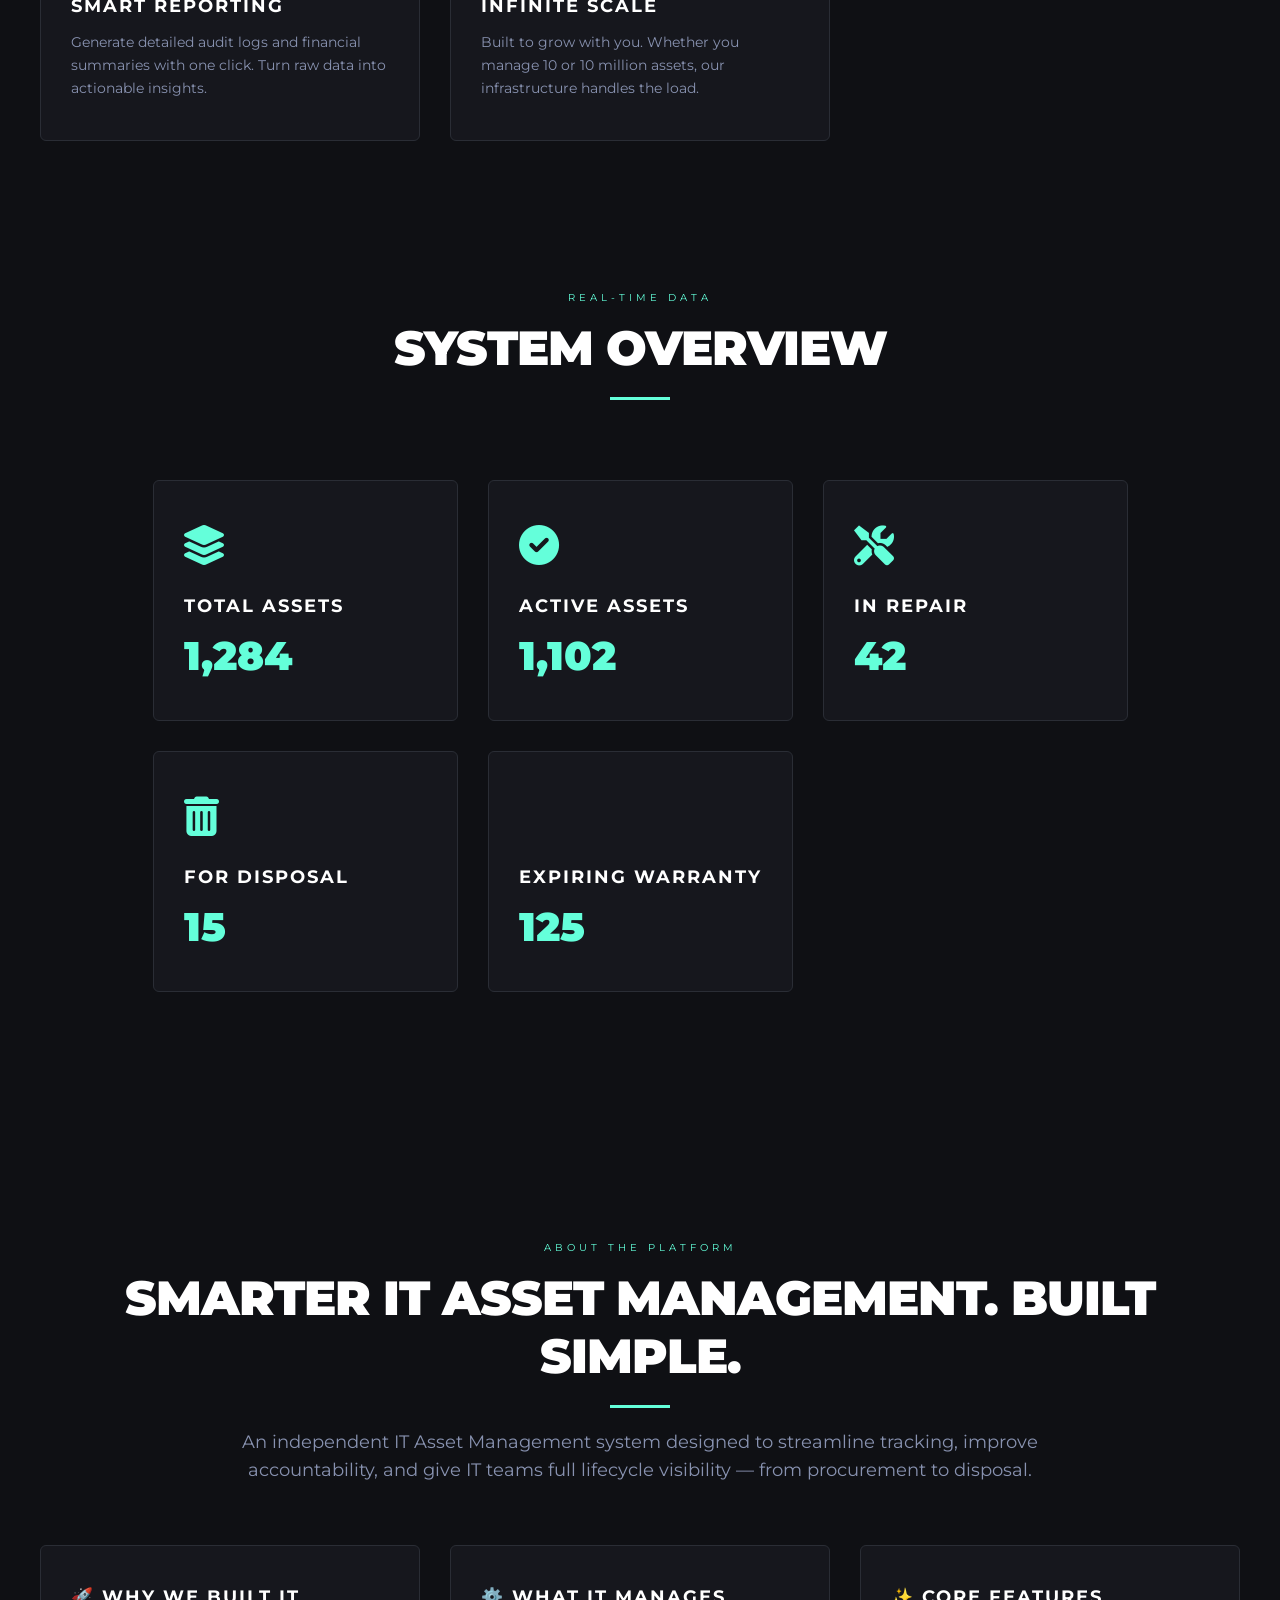
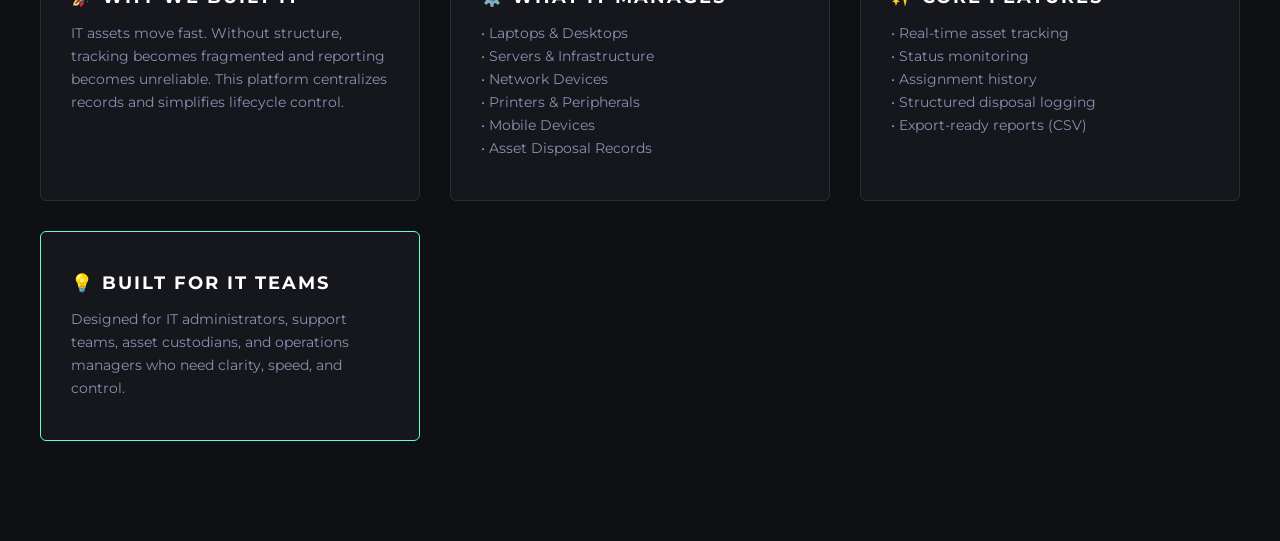
==== commit 9a9b4931: "index.html" ====
--- a/index.html
+++ b/index.html
@@ -133,6 +133,61 @@
         </div>
     </div>
 </section>
+
+    <section id="about" class="features-section">
+    <div class="section-header">
+        <span class="small-tag">About The Platform</span>
+        <h2 class="section-title">Smarter IT Asset Management. Built Simple.</h2>
+        <div class="line" style="width: 60px; height: 3px; background: #64ffda; margin: 20px auto;"></div>
+        <p class="feature-desc" style="max-width: 800px; margin: 0 auto; font-size: 1.1rem;">
+            An independent IT Asset Management system designed to streamline tracking, 
+            improve accountability, and give IT teams full lifecycle visibility — 
+            from procurement to disposal.
+        </p>
+    </div>
+
+    <div class="features-grid">
+        <div class="feature-card">
+            <h3 class="feature-title">🚀 Why We Built It</h3>
+            <p class="feature-desc">
+                IT assets move fast. Without structure, tracking becomes fragmented and reporting 
+                becomes unreliable. This platform centralizes records and simplifies lifecycle control.
+            </p>
+        </div>
+
+        <div class="feature-card">
+            <h3 class="feature-title">⚙️ What It Manages</h3>
+            <ul class="feature-desc" style="list-style: none; padding: 0;">
+                <li>• Laptops & Desktops</li>
+                <li>• Servers & Infrastructure</li>
+                <li>• Network Devices</li>
+                <li>• Printers & Peripherals</li>
+                <li>• Mobile Devices</li>
+                <li>• Asset Disposal Records</li>
+            </ul>
+        </div>
+
+        <div class="feature-card">
+            <h3 class="feature-title">✨ Core Features</h3>
+            <ul class="feature-desc" style="list-style: none; padding: 0;">
+                <li>• Real-time asset tracking</li>
+                <li>• Status monitoring</li>
+                <li>• Assignment history</li>
+                <li>• Structured disposal logging</li>
+                <li>• Export-ready reports (CSV)</li>
+            </ul>
+        </div>
+
+        <div class="feature-card" style="border-color: var(--accent-color);">
+            <h3 class="feature-title">💡 Built for IT Teams</h3>
+            <p class="feature-desc">
+                Designed for IT administrators, support teams, asset custodians, 
+                and operations managers who need clarity, speed, and control.
+            </p>
+        </div>
+    </div>
+</section>
+    
     
 <script src="app.js"></script>
     
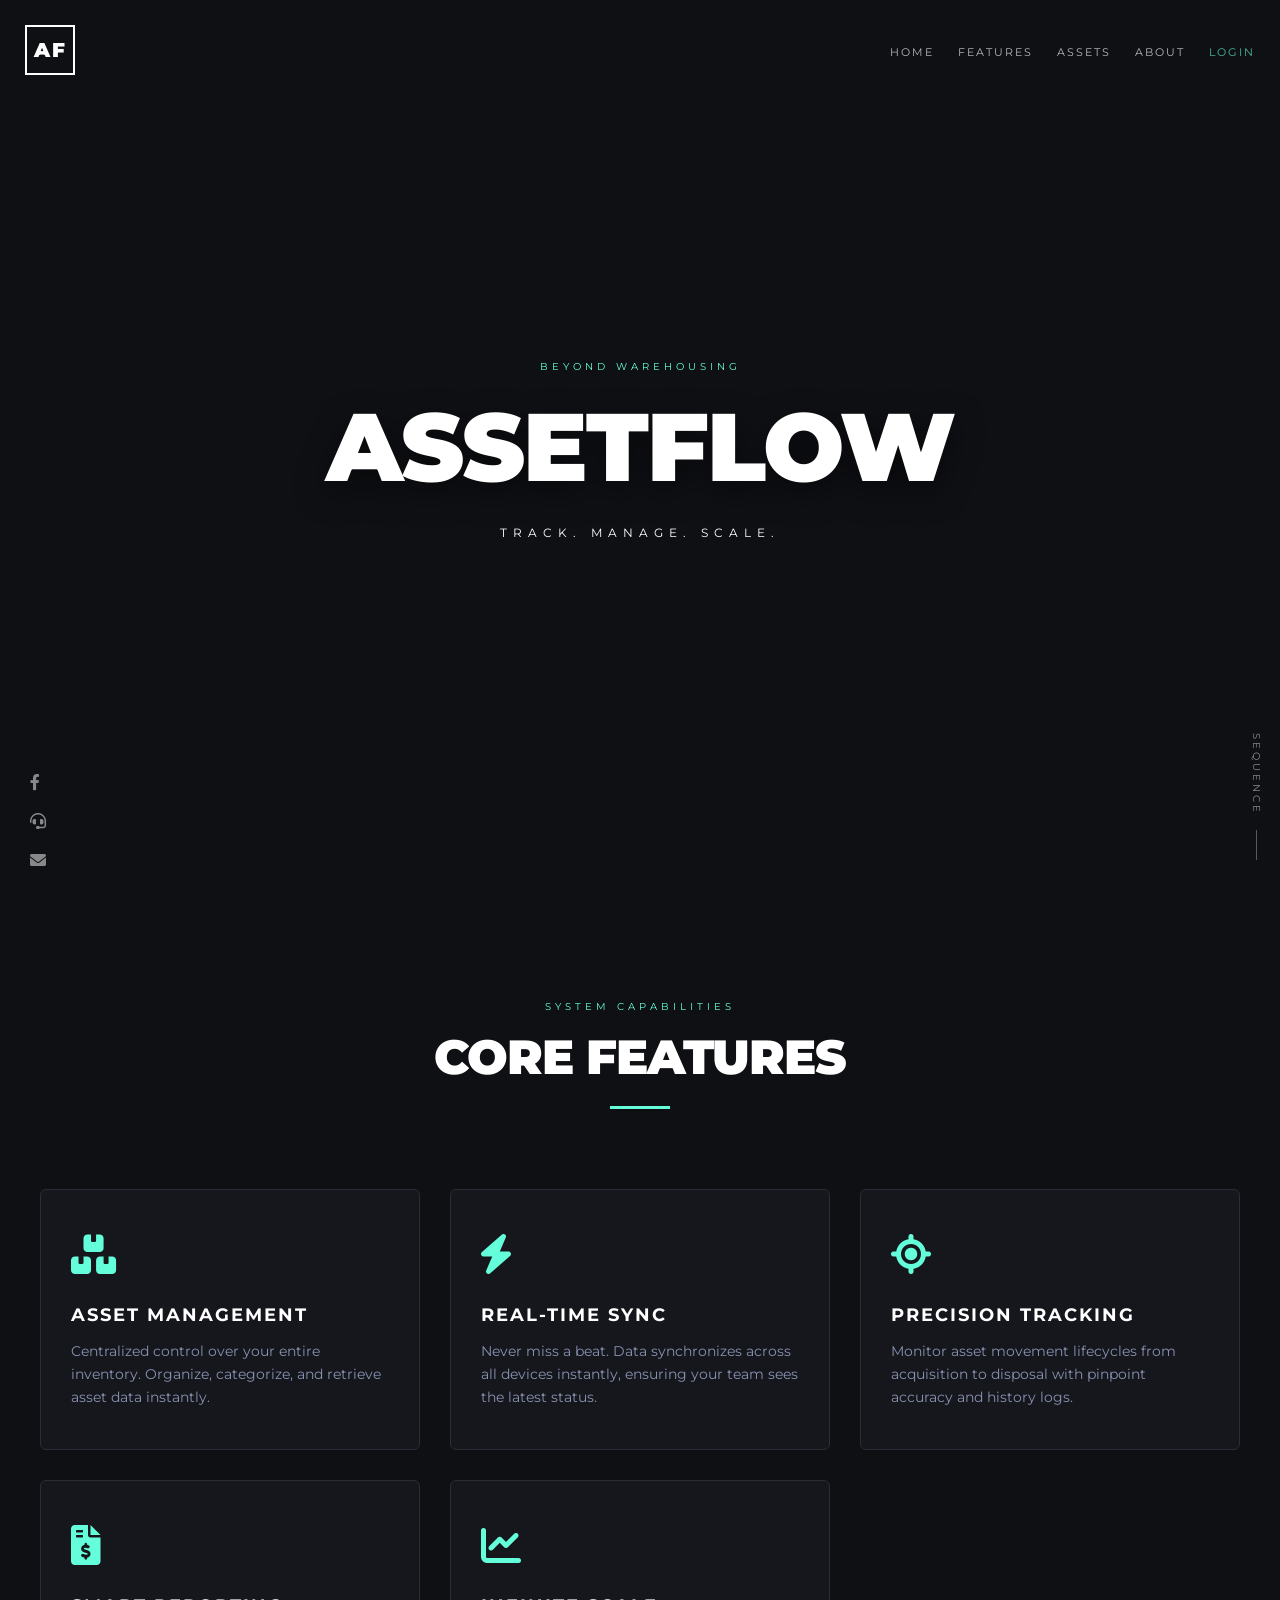
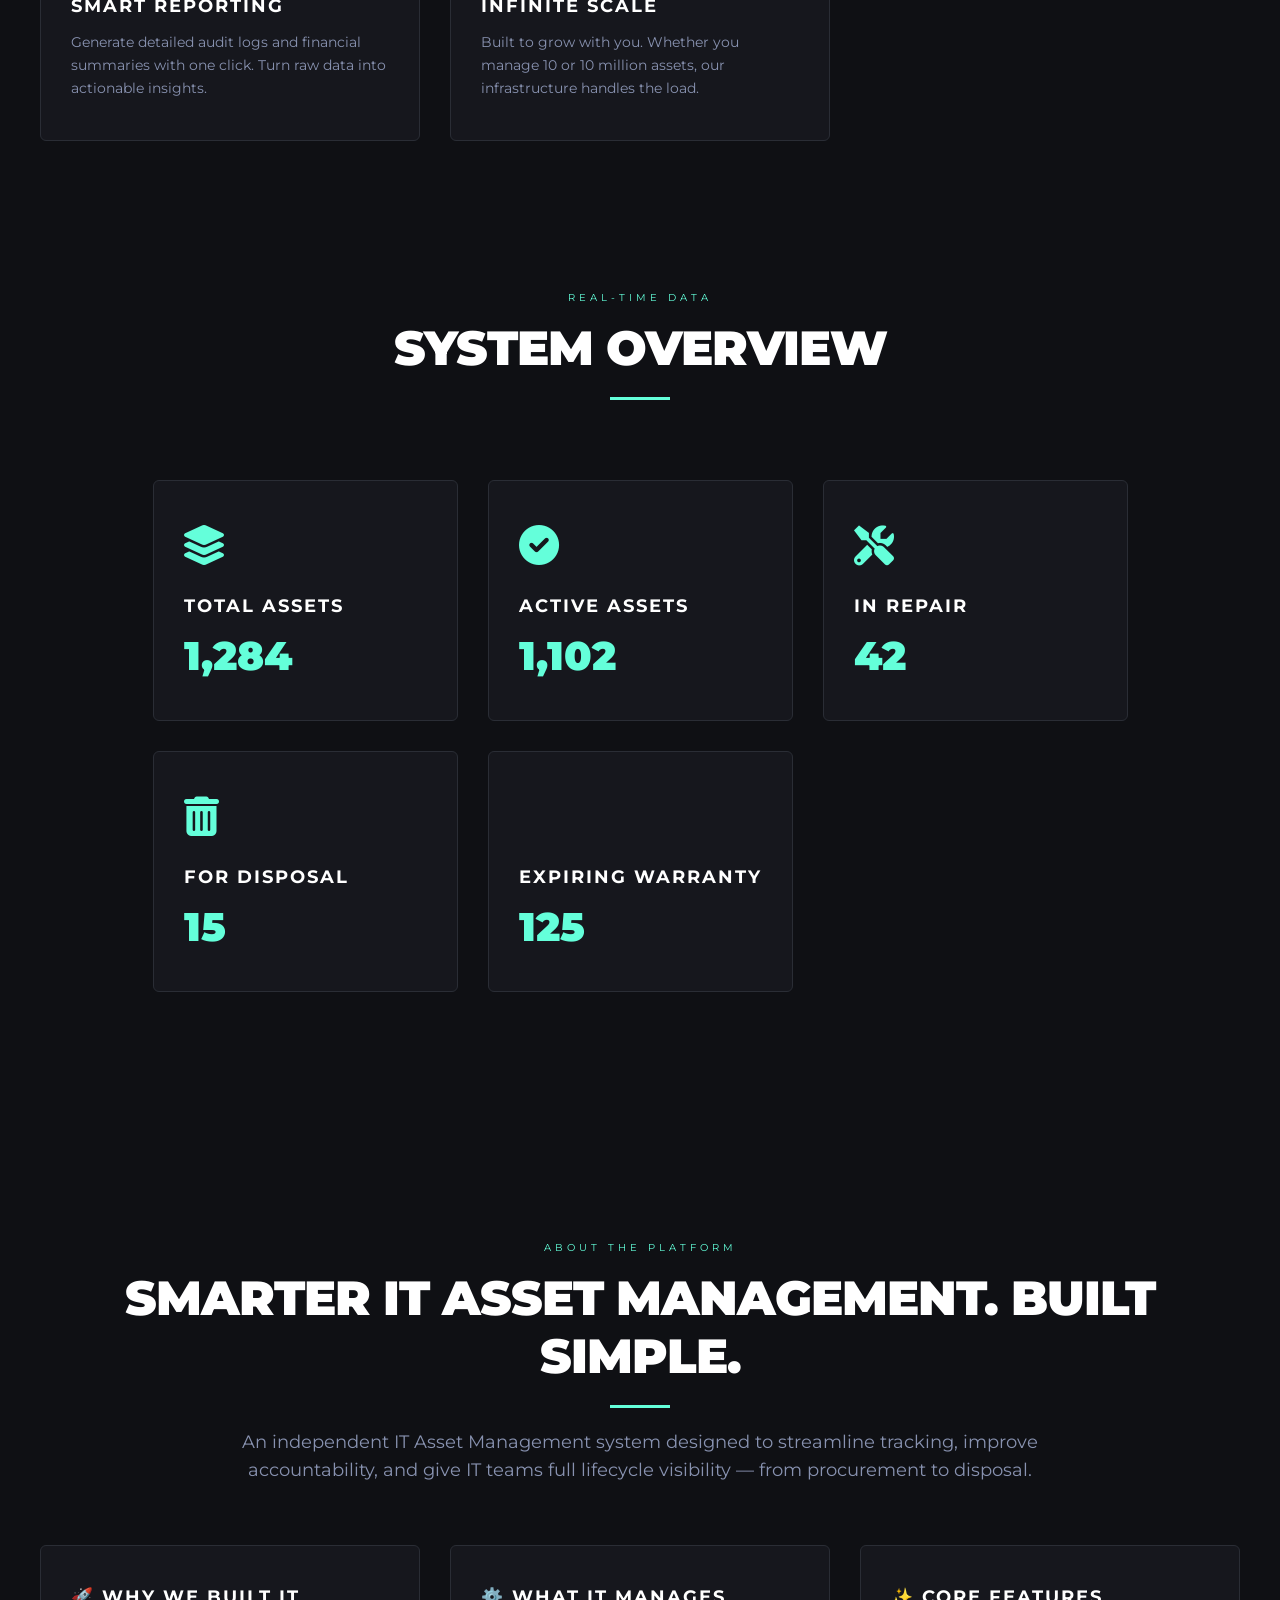
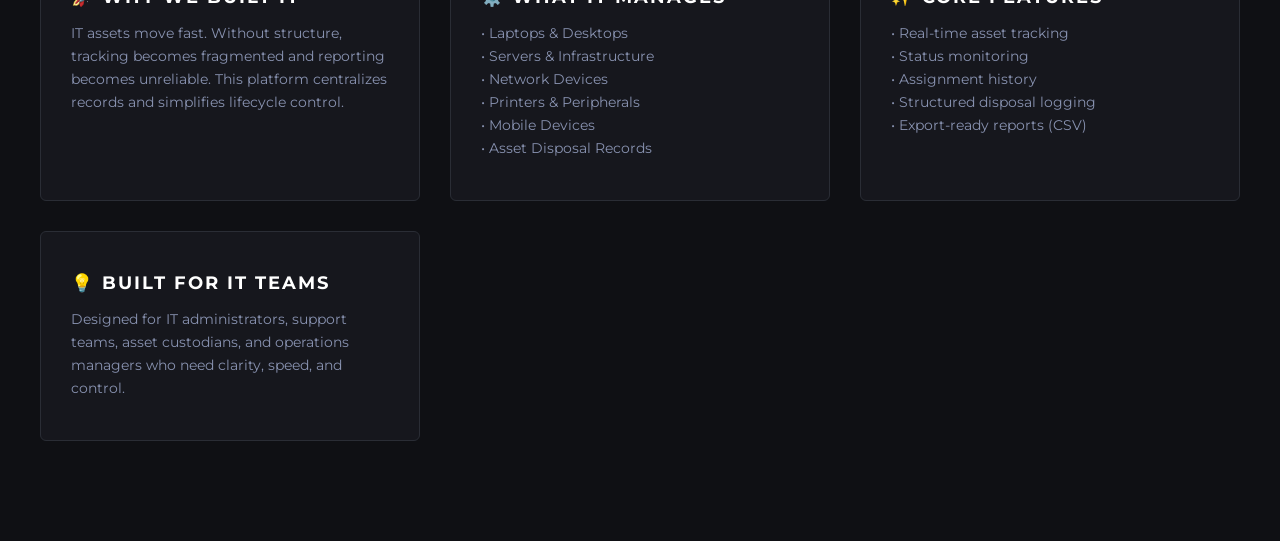
==== commit efb028b7: "index.html" ====
--- a/index.html
+++ b/index.html
@@ -178,7 +178,7 @@
             </ul>
         </div>
 
-        <div class="feature-card" style="border-color: var(--accent-color);">
+        <div class="feature-card">
             <h3 class="feature-title">💡 Built for IT Teams</h3>
             <p class="feature-desc">
                 Designed for IT administrators, support teams, asset custodians, 
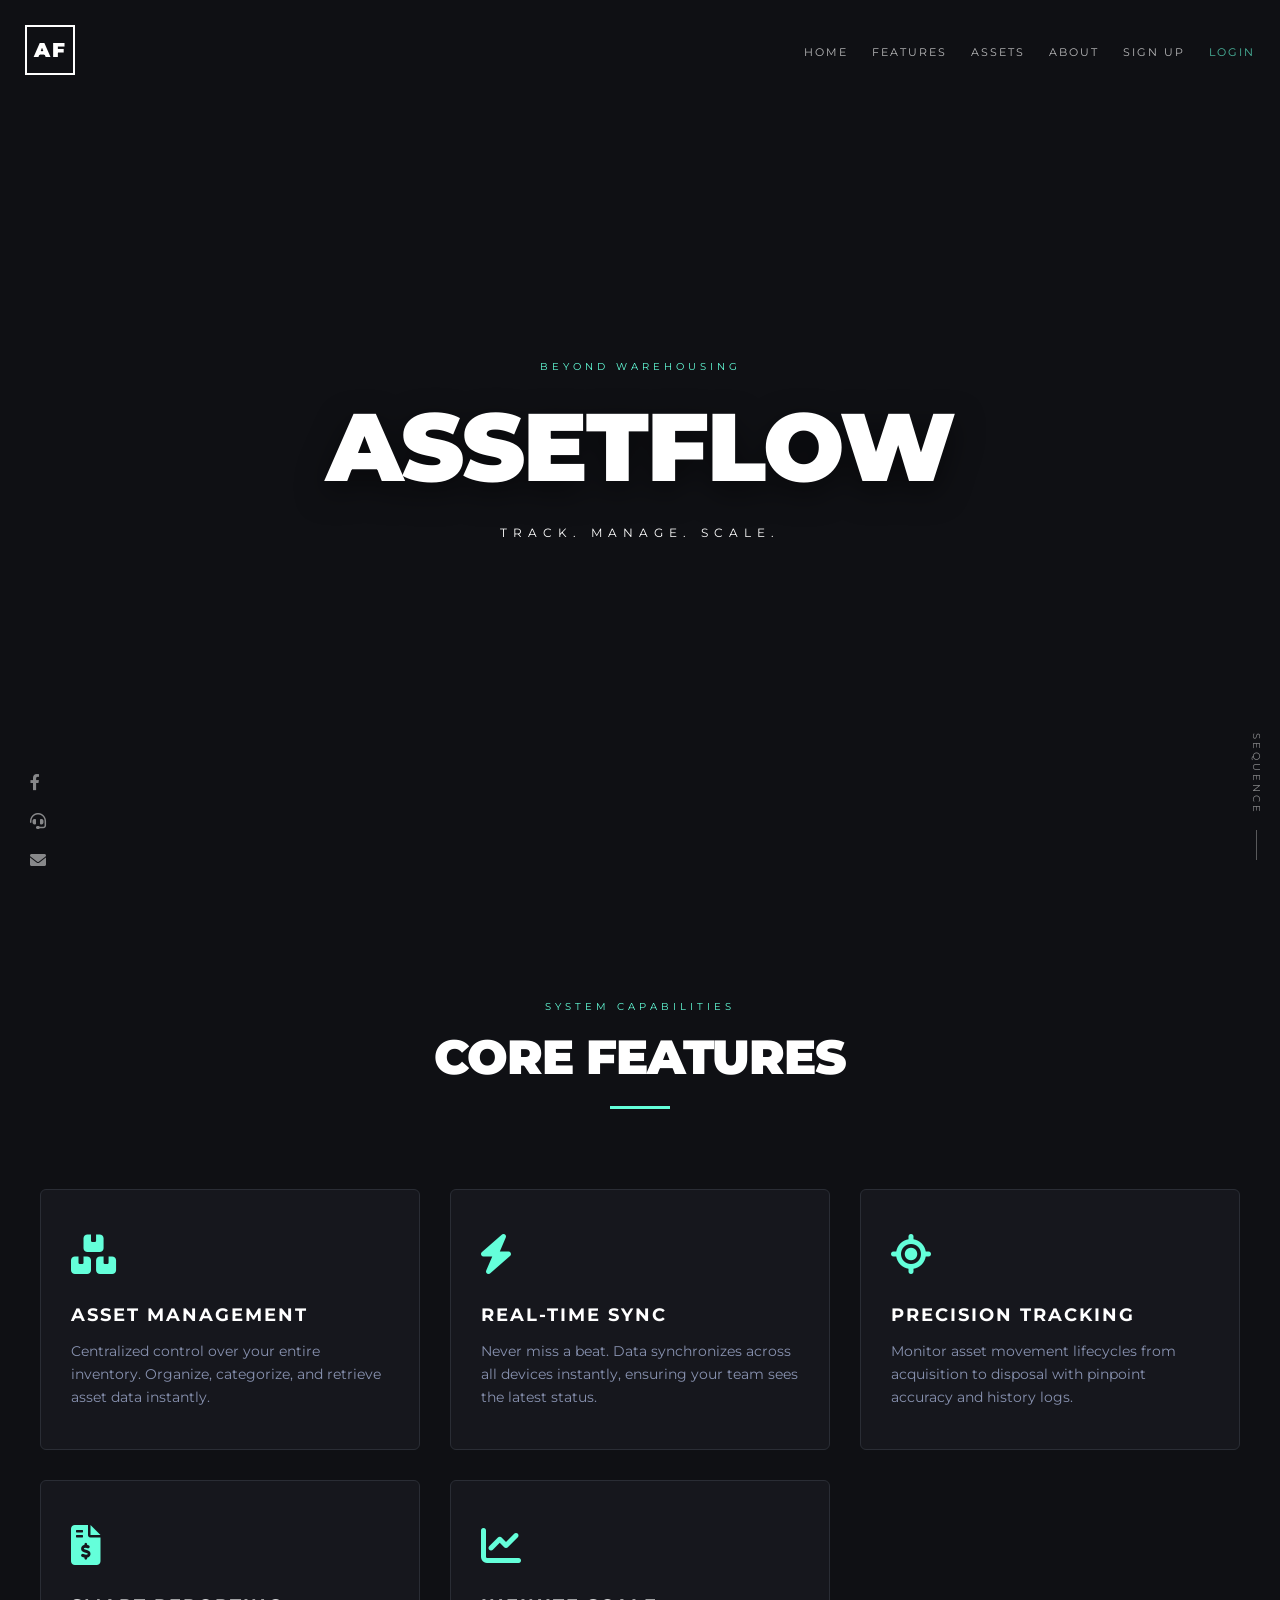
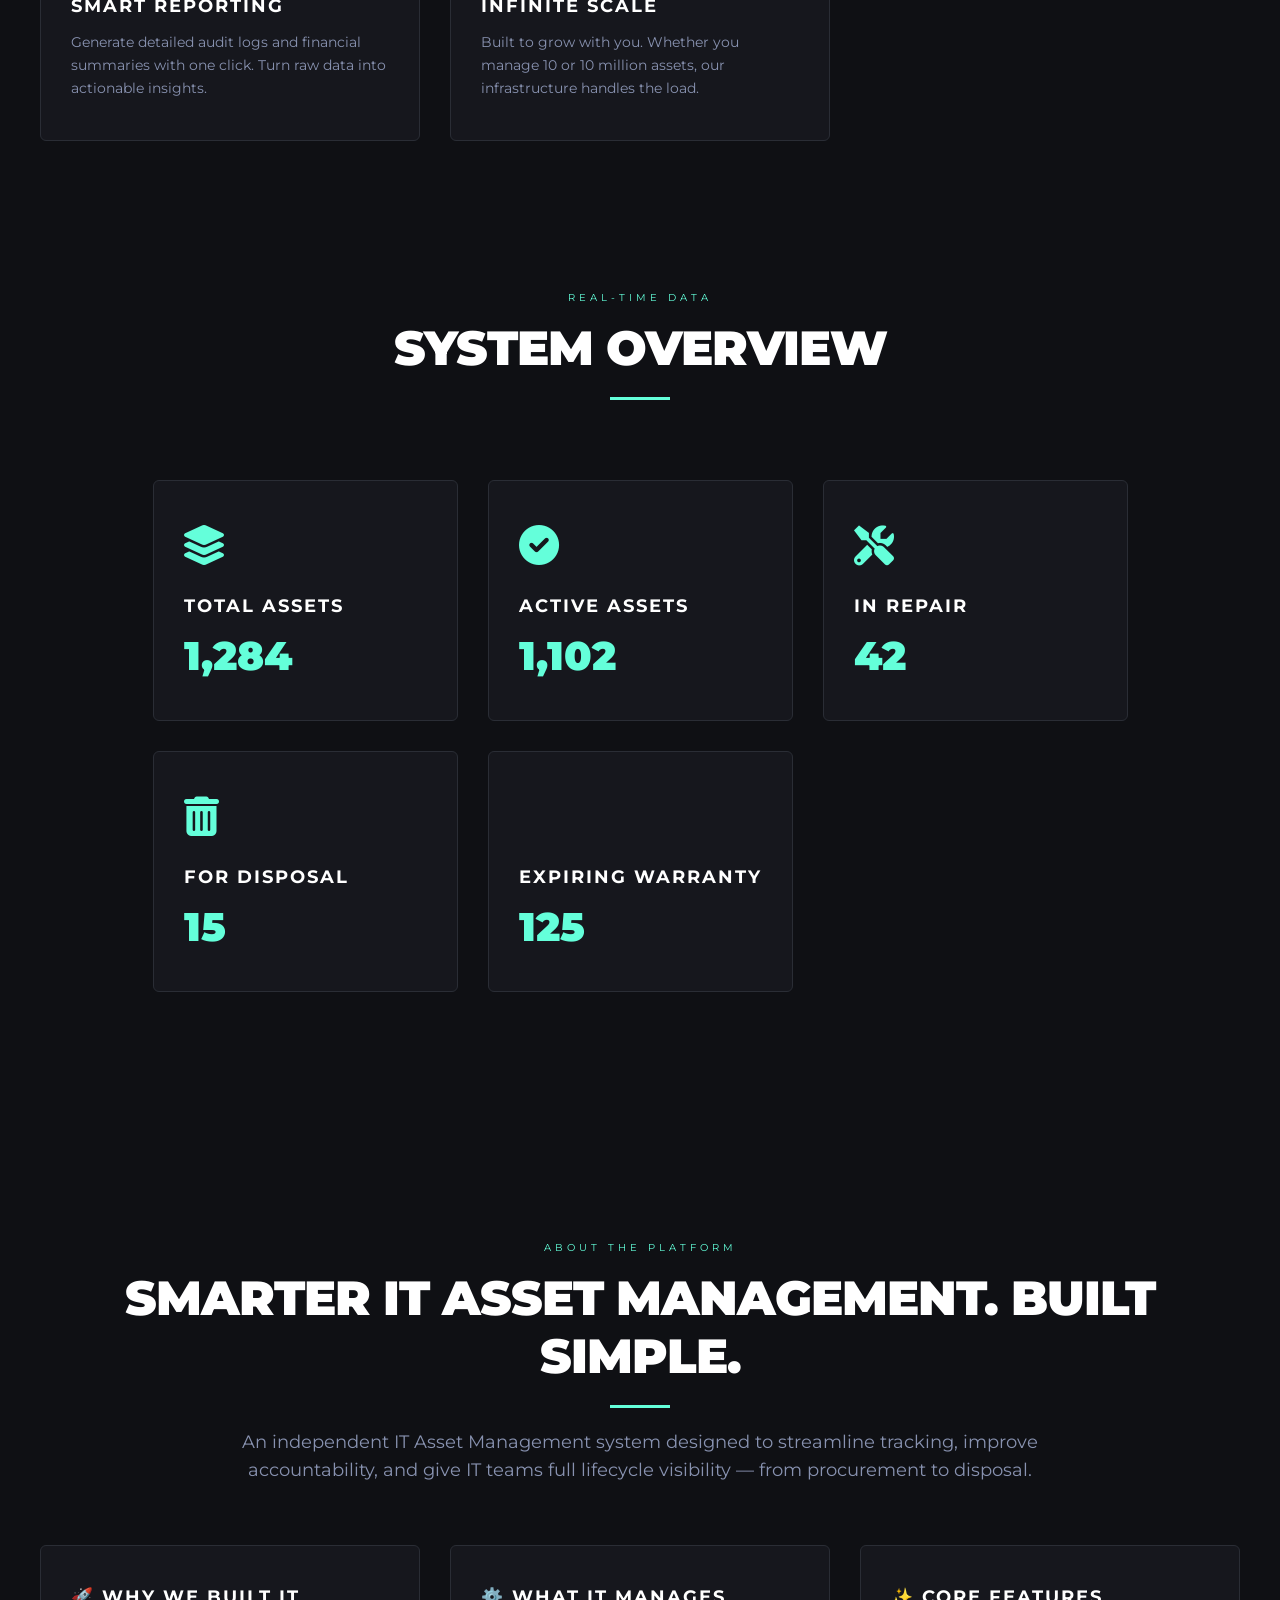
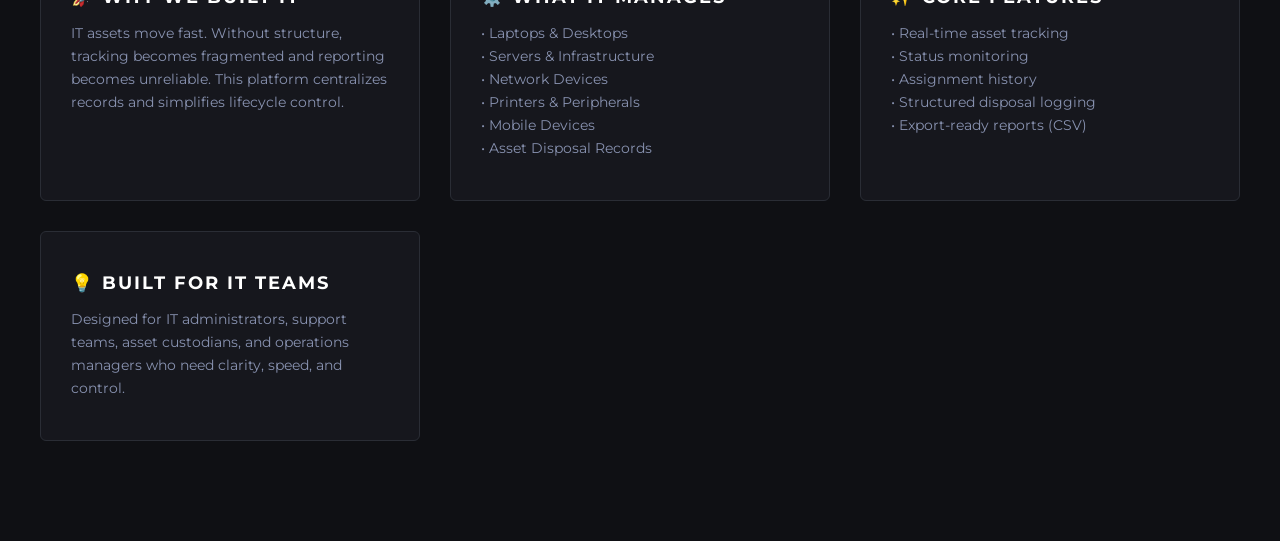
==== commit 13c89857: "index.html" ====
--- a/index.html
+++ b/index.html
@@ -22,6 +22,7 @@
     <a href="#features">Features</a>
     <a href="#assets">Assets</a>
     <a href="#about">About</a> 
+    <a href="signup.html">Sign Up</a>
     <a href="login.html" class="accent-text">Login</a>
 </div>
     
